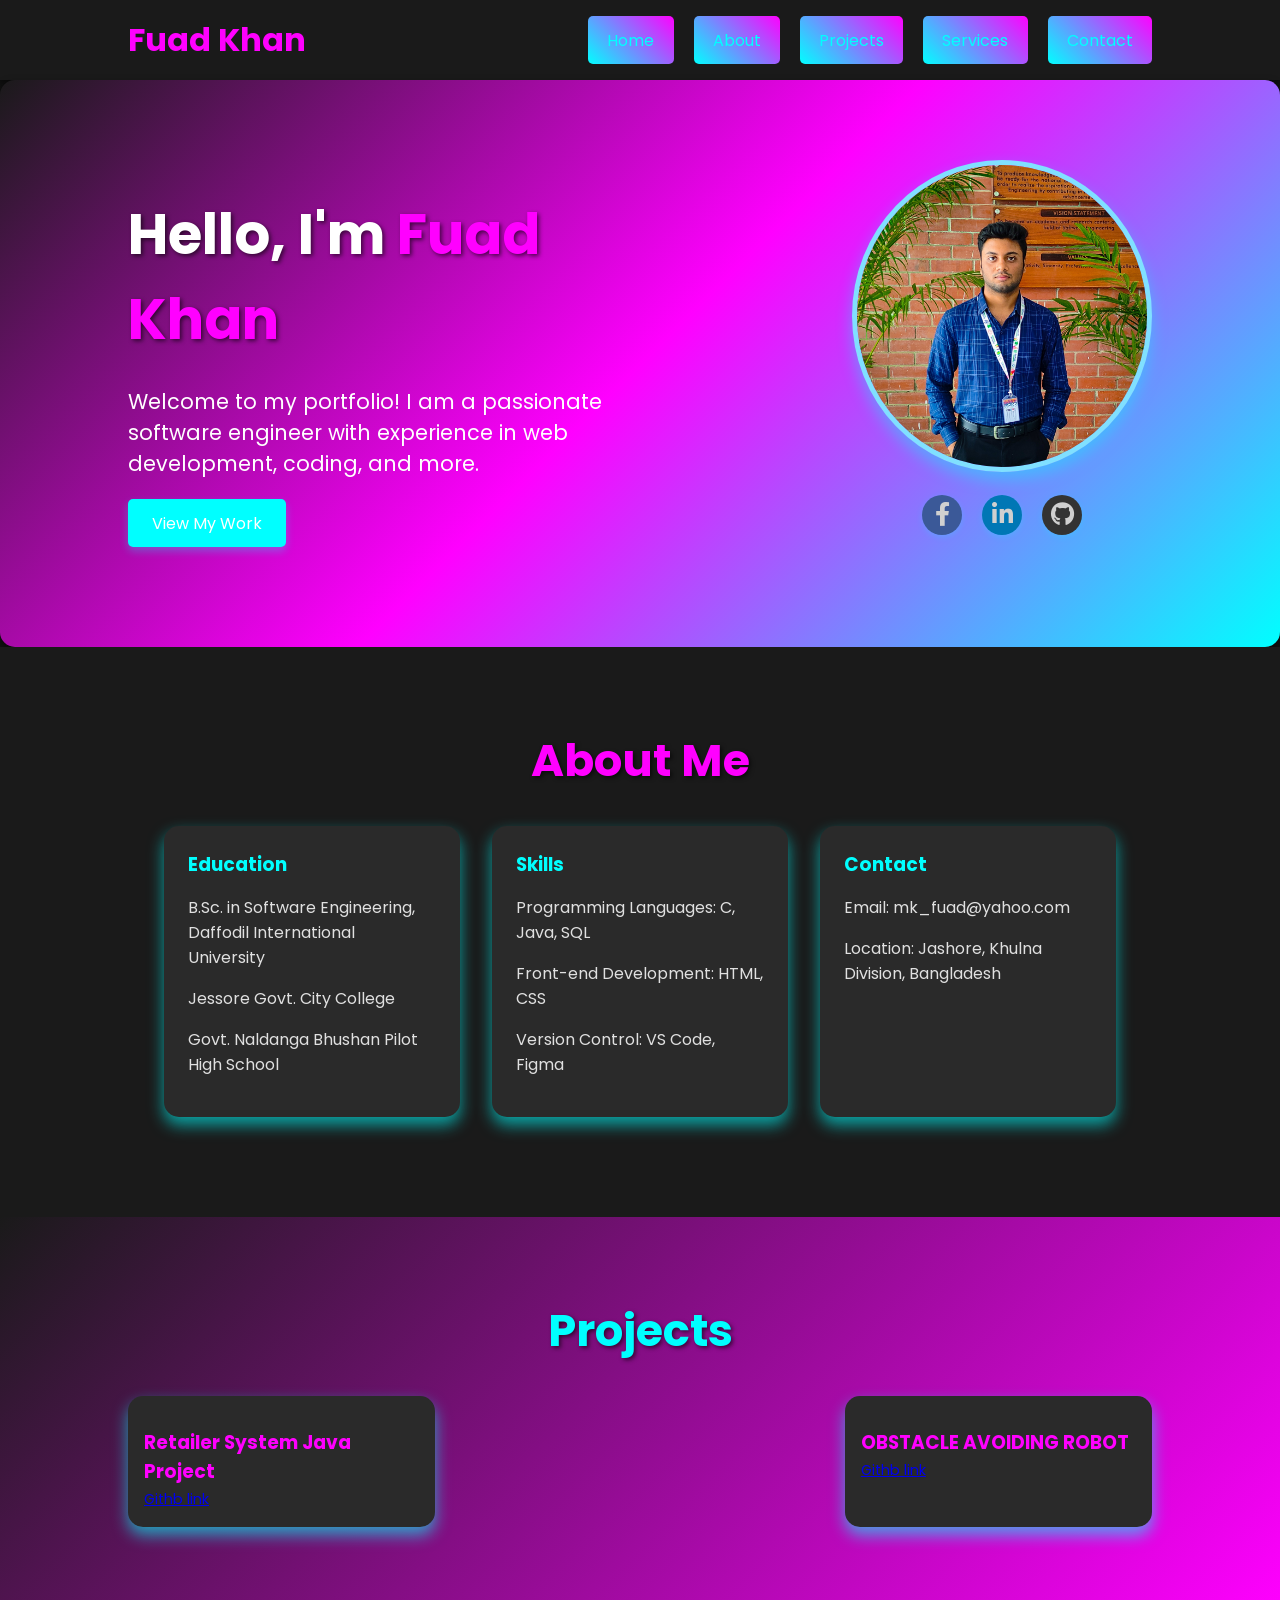
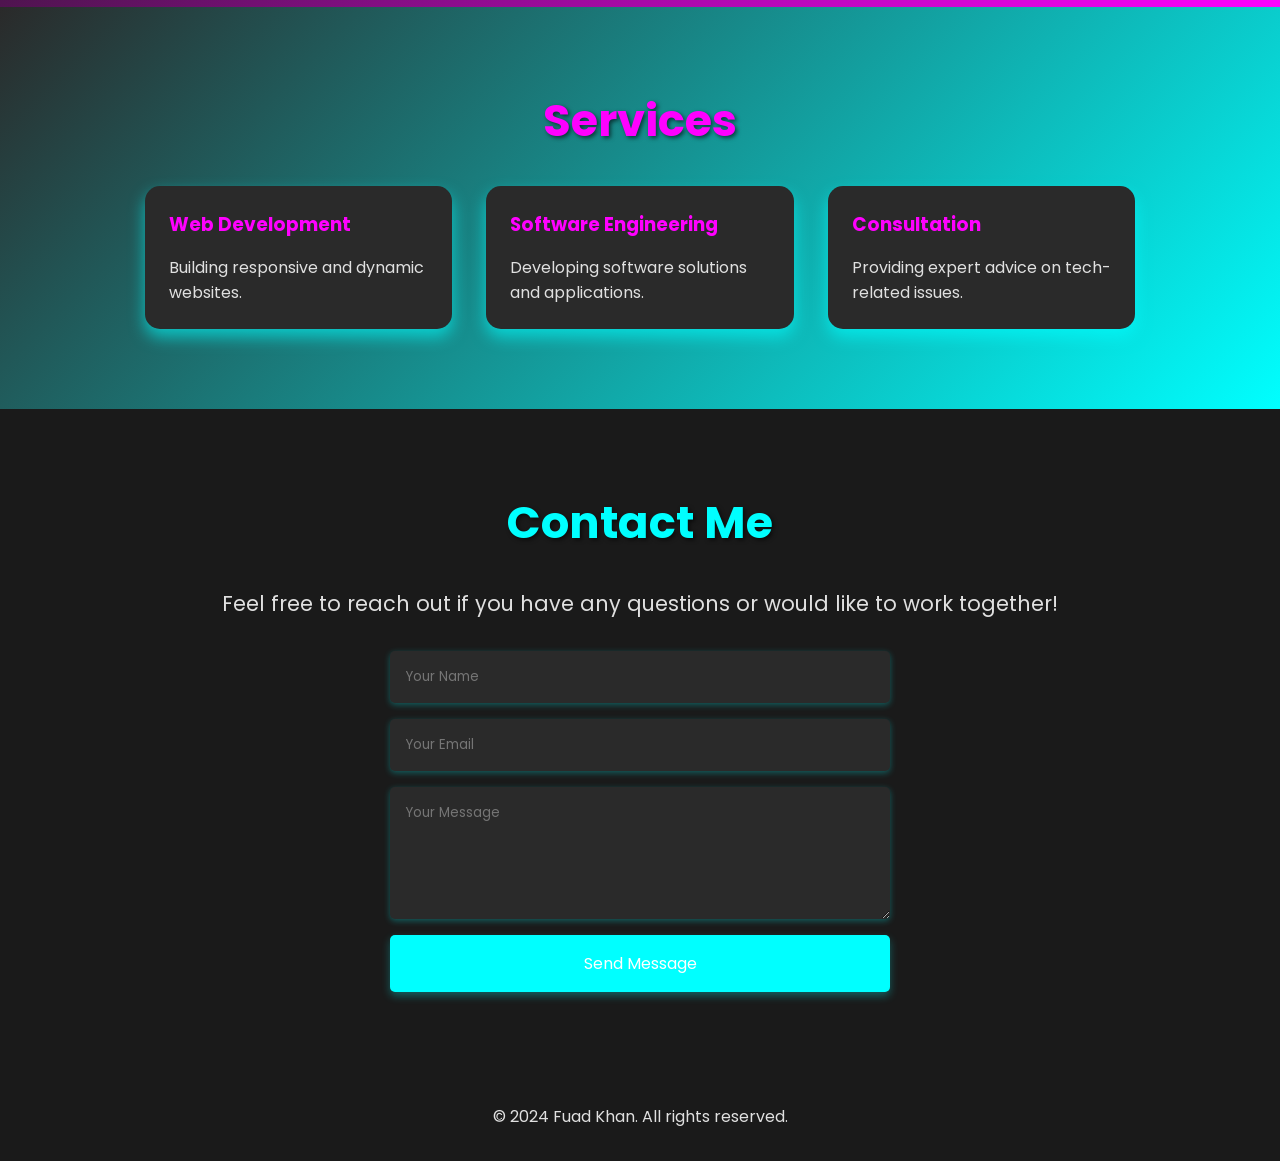
==== index.html @ dffdc919 "new change" ====
<!DOCTYPE html>
<html lang="en">
<head>
    <link rel="stylesheet" href="https://cdnjs.cloudflare.com/ajax/libs/font-awesome/6.0.0-beta3/css/all.min.css">

    <meta charset="UTF-8">
    <meta name="viewport" content="width=device-width, initial-scale=1.0">
    <title>My Portfolio</title>
    <link rel="stylesheet" href="styles.css">
</head>
<body>
    <header>
        <div class="logo">Fuad Khan</div>
        <nav>
            <ul>
                <li><a href="#home">Home</a></li>
                <li><a href="#about">About</a></li>
                <li><a href="#projects">Projects</a></li>
                <li><a href="#services">Services</a></li>
                <li><a href="#contact">Contact</a></li>
            </ul>
        </nav>
    </header>

    <section id="home" class="home-section">
        <div class="intro">
            <h1>Hello, I'm <span>Fuad Khan</span></h1>
            <p>Welcome to my portfolio! I am a passionate software engineer with experience in web development, coding, and more.</p>
            <a href="#projects" class="btn">View My Work</a>
        </div>
       <!-- Profile Picture -->
<div class="profile-pic-container">
    <img src="Profile-Picture.jpg" alt="Profile Picture" class="profile-pic">
    <div class="social-media">
        <a href="https://www.facebook.com/mk.fuad.184" target="_blank" class="social-media-icon facebook" aria-label="Facebook">
            <i class="fab fa-facebook-f"></i> <!-- FontAwesome icon example -->
        </a>
        <a href="https://www.linkedin.com/in/fuad-khan-a2a821257" target="_blank" class="social-media-icon linkedin" aria-label="LinkedIn">
            <i class="fab fa-linkedin-in"></i> <!-- FontAwesome icon example -->
        </a>
        <a href="https://github.com/Fuad-Khan" target="_blank" class="social-media-icon github" aria-label="GitHub">
            <i class="fab fa-github"></i> <!-- FontAwesome icon example -->
        </a>
    </div>
</div>

    </section>

    <section id="about" class="about-section">
        <h2>About Me</h2>
        <div class="details">
            <div class="detail-box">
                <h3>Education</h3>
                <ul>
                    <li>B.Sc. in Software Engineering, Daffodil International University</li>
                    <li>Jessore Govt. City College</li>
                    <li>Govt. Naldanga Bhushan Pilot High School</li>
                </ul>
            </div>
            <div class="detail-box">
                <h3>Skills</h3>
                <ul>
                    <li>Programming Languages: C, Java, SQL</li>
                    <li>Front-end Development: HTML, CSS</li>
                    <li>Version Control: VS Code, Figma</li>
                </ul>
            </div>
            <div class="detail-box">
                <h3>Contact</h3>
                <ul>
                    <li>Email: mk_fuad@yahoo.com</li>
                    <li>Location: Jashore, Khulna Division, Bangladesh</li>
                </ul>
            </div>
        </div>
    </section>

    <section id="projects" class="projects-section">
        <h2>Projects</h2>
        <div class="project-gallery">
            <div class="project-card">
                
                <h3>Retailer System Java Project</h3>
                <a href="https://github.com/Fuad-Khan/Retailer-System-Java-Project" target="_blank">Githb link</a>
               
            </div>
            <div class="project-card">
            
                <h3>OBSTACLE AVOIDING ROBOT</h3>
                <a href="https://github.com/Fuad-Khan/OBSTACLE-AVOIDING-ROBOT" target="_blank">Githb link</a>
            </div>
           
        </div>
    </section>

    <section id="services" class="services-section">
        <h2>Services</h2>
        <div class="services-container">
            <div class="service-item">
                <h3>Web Development</h3>
                <p>Building responsive and dynamic websites.</p>
            </div>
            <div class="service-item">
                <h3>Software Engineering</h3>
                <p>Developing software solutions and applications.</p>
            </div>
            <div class="service-item">
                <h3>Consultation</h3>
                <p>Providing expert advice on tech-related issues.</p>
            </div>
        </div>
    </section>

    <section id="contact" class="contact-section">
        <h2>Contact Me</h2>
        <p>Feel free to reach out if you have any questions or would like to work together!</p>
        <form action="submit_form.php" method="post">
            <input type="text" name="name" placeholder="Your Name" required>
            <input type="email" name="email" placeholder="Your Email" required>
            <textarea name="message" rows="5" placeholder="Your Message" required></textarea>
            <button type="submit">Send Message</button>
        </form>
    </section>

    <footer>
        <p>&copy; 2024 Fuad Khan. All rights reserved.</p>
    </footer>
</body>
</html>
---- styles.css ----
/* Importing font from Google Fonts */
@import url('https://fonts.googleapis.com/css2?family=Poppins:wght@300;400;600&display=swap');

/* Reset some default styling */
* {
    margin: 0;
    padding: 0;
    box-sizing: border-box;
    font-family: 'Poppins', sans-serif;
}

/* Body and overall layout */
body {
    background-color: #121212; /* Dark background */
    color: #e0e0e0; /* Light text color for better contrast */
}

/* Header styles */
header {
    width: 100%;
    background-color: #1a1a1a; /* Darker background */
    padding: 1rem 10%;
    display: flex;
    justify-content: space-between;
    align-items: center;
    box-shadow: 0 4px 8px rgba(0, 0, 0, 0.5); /* Less intense shadow */
}

header .logo {
    font-size: 2rem;
    color: #ff00ff; /* Neon Pink */
    font-weight: bold;
}

nav {
    display: flex;
    justify-content: center;
    align-items: center;
    padding: 10px 0;
}

nav ul {
    list-style-type: none;
    display: flex;
    gap: 20px;
}

nav ul li a {
    color: #00ffff; /* Neon Cyan */
    text-decoration: none;
    font-size: 1rem;
    padding: 0.8rem 1.2rem;
    border-radius: 5px;
    transition: background-color 0.3s, color 0.3s;
    background: linear-gradient(45deg, #00ffff, #ff00ff); /* Cyan to pink gradient */
}

nav ul li a:hover,
nav ul li a:focus {
    background: linear-gradient(45deg, #ff00ff, #00ffff); /* Pink to cyan gradient */
    color: #fff; /* White text on hover */
}

nav ul li a:focus {
    outline: 2px solid #ff00ff; /* Neon Pink focus outline */
    outline-offset: 2px;
}

/* Home section */
.home-section {
    display: flex;
    justify-content: space-between;
    align-items: center;
    padding: 5rem 10%;
    background: linear-gradient(135deg, #1a1a1a, #ff00ff, #00ffff); /* Dark to neon gradient */
    color: white;
    border-radius: 15px;
    box-shadow: 0 4px 8px rgba(0, 0, 0, 0.5); /* Less intense shadow */
}

.home-section .intro {
    max-width: 50%;
}

.home-section .intro h1 {
    font-size: 3.5rem;
    margin-bottom: 1.5rem;
    text-shadow: 2px 2px 4px rgba(0, 0, 0, 0.6);
}

.home-section .intro h1 span {
    color: #ff00ff; /* Neon Pink */
}

.home-section .intro p {
    font-size: 1.3rem;
    margin-bottom: 2rem;
}

.home-section .btn {
    padding: 0.8rem 1.5rem;
    background-color: #00ffff; /* Neon Cyan */
    color: white;
    text-decoration: none;
    border-radius: 5px;
    transition: background-color 0.3s, transform 0.3s;
    box-shadow: 0 4px 8px rgba(0, 255, 255, 0.3); /* Neon glow */
}

.home-section .btn:hover {
    background-color: #ff00ff; /* Neon Pink */
    transform: scale(1.05);
}

/* Profile Picture Container */
.profile-pic-container {
    text-align: center;
    margin-bottom: 2rem;
}

/* Profile Picture */
.profile-pic {
    width: 300px;
    border-radius: 50%;
    border: 5px solid #80e0ff; /* Softer Neon Cyan */
    box-shadow: 0 8px 16px rgba(0, 255, 255, 0.4); /* Softer glow */
}

/* Social Media Links */
.social-media {
    margin-top: 1rem;
}

.social-media-icon {
    display: inline-block;
    width: 40px;
    height: 40px;
    border-radius: 50%;
    background-color: #333333; /* Dark background */
    color: #d0d0d0; /* Light text color */
    text-align: center;
    line-height: 40px;
    margin: 0 0.5rem;
    text-decoration: none;
    font-size: 1.5rem;
    transition: background-color 0.3s, color 0.3s;
    box-shadow: 0 2px 6px rgba(0, 255, 255, 0.2); /* Softer glow */
    position: relative;
}

.social-media-icon::after {
    content: ''; /* Hide the text */
}

.social-media-icon.facebook {
    background-color: #3b5998; /* Facebook Blue */
}

.social-media-icon.linkedin {
    background-color: #0077b5; /* LinkedIn Blue */
}

.social-media-icon.github {
    background-color: #333; /* GitHub Black */
}

.social-media-icon:hover {
    background-color: #444444; /* Slightly lighter on hover */
}

.social-media-icon.facebook:hover {
    background-color: #4b68a3; /* Darker Facebook Blue */
}

.social-media-icon.linkedin:hover {
    background-color: #005582; /* Darker LinkedIn Blue */
}

.social-media-icon.github:hover {
    background-color: #444; /* Darker GitHub Black */
}

/* Hide the text within social media icons */
.social-media-icon span {
    display: none;
}

/* About section */
.about-section {
    padding: 5rem 10%;
    background-color: #1a1a1a; /* Dark background */
    color: #e0e0e0; /* Light text color for better contrast */
}

.about-section h2 {
    text-align: center;
    font-size: 2.8rem;
    margin-bottom: 2rem;
    color: #ff00ff; /* Neon Pink */
    text-shadow: 2px 2px 4px rgba(0, 0, 0, 0.6);
}

.details {
    margin: 20px;
    display: flex;
    justify-content: space-around;
}

.detail-box {
    width: 30%;
    background-color: #2a2a2a; /* Darker box background */
    padding: 1.5rem;
    border-radius: 15px;
    text-align: left;
    box-shadow: 0 8px 16px rgba(0, 255, 255, 0.6); /* Neon glow */
    transition: background-color 0.3s, transform 0.3s;
}

.detail-box:hover {
    background-color: #3a3a3a; /* Slightly lighter on hover */
    transform: scale(1.02);
}

.detail-box h3 {
    margin-bottom: 1rem;
    color: #00ffff; /* Neon Cyan */
}

.details ul {
    list-style-type: none;
}

.details li {
    margin-bottom: 1rem;
}

/* Projects section */
.projects-section {
    padding: 5rem 10%;
    background: linear-gradient(135deg, #1a1a1a, #ff00ff); /* Dark to neon pink gradient */
    color: #e0e0e0; /* Light text color for better contrast */
}

.projects-section h2 {
    text-align: center;
    font-size: 2.8rem;
    margin-bottom: 2rem;
    color: #00ffff; /* Neon Cyan */
    text-shadow: 2px 2px 4px rgba(0, 0, 0, 0.6);
}

.project-gallery {
    display: flex;
    gap: 1.5rem; /* Reduced gap for tighter layout on smaller screens */
    justify-content: space-between;
}

.project-card {
    width: 30%;
    background-color: #2a2a2a; /* Darker background */
    padding: 1rem;
    border-radius: 15px;
    box-shadow: 0 8px 16px rgba(0, 255, 255, 0.6); /* Neon glow */
    transition: box-shadow 0.3s, transform 0.3s;
}

.project-card:hover {
    box-shadow: 0 12px 24px rgba(0, 255, 255, 0.7);
    transform: scale(1.03);
}



.project-card h3 {
    margin-top: 1rem;
    color: #ff00ff; /* Neon Pink */
}

.project-card a {
    align-self: center;
    margin-top: 2rem;
    font-size: 0.9rem;
}

/* Services section */
.services-section {
    padding: 5rem 10%;
    background: linear-gradient(135deg, #2a2a2a, #00ffff); /* Dark to neon cyan gradient */
    color: #e0e0e0; /* Light text color for better contrast */
}

.services-section h2 {
    text-align: center;
    font-size: 2.8rem;
    margin-bottom: 2rem;
    color: #ff00ff; /* Neon Pink */
    text-shadow: 2px 2px 4px rgba(0, 0, 0, 0.6);
}

.services-container {
    display: flex;
    justify-content: space-around;
    margin-top: 2rem;
}

.service-item {
    width: 30%;
    background-color: #2a2a2a; /* Darker background */
    padding: 1.5rem; /* Slightly reduced padding */
    border-radius: 15px;
    box-shadow: 0 8px 16px rgba(0, 255, 255, 0.6); /* Neon glow */
    transition: background-color 0.3s, transform 0.3s;
}

.service-item:hover {
    background-color: #3a3a3a; /* Slightly lighter on hover */
    transform: scale(1.02);
}

.service-item h3 {
    color: #ff00ff; /* Neon Pink */
    margin-bottom: 1rem;
}

/* Contact section */
.contact-section {
    padding: 5rem 10%;
    background-color: #1a1a1a; /* Dark background */
    color: #e0e0e0; /* Light text color for better contrast */
}

.contact-section h2 {
    text-align: center;
    font-size: 2.8rem;
    margin-bottom: 2rem;
    color: #00ffff; /* Neon Cyan */
    text-shadow: 2px 2px 4px rgba(0, 0, 0, 0.6);
}

.contact-section p {
    text-align: center;
    font-size: 1.3rem;
    margin-bottom: 2rem;
}

.contact-section form {
    display: flex;
    flex-direction: column;
    gap: 1rem;
    max-width: 500px;
    margin: 0 auto;
}

.contact-section input,
.contact-section textarea {
    width: 100%;
    padding: 1rem;
    background-color: #2a2a2a; /* Darker input background */
    border: none;
    border-radius: 5px;
    color: #e0e0e0; /* Light text color for better readability */
    box-shadow: 0 2px 6px rgba(0, 255, 255, 0.3); /* Neon glow */
}

.contact-section button {
    padding: 1rem;
    background-color: #00ffff; /* Neon Cyan */
    border: none;
    border-radius: 5px;
    color: white;
    font-size: 1rem;
    cursor: pointer;
    transition: background-color 0.3s, transform 0.3s;
    box-shadow: 0 4px 8px rgba(0, 255, 255, 0.3); /* Neon glow */
}

.contact-section button:hover {
    background-color: #ff00ff; /* Neon Pink */
    transform: scale(1.05);
}

/* Footer */
footer {
    text-align: center;
    padding: 2rem 0;
    background-color: #1a1a1a; /* Dark background */
    color: #e0e0e0; /* Light text color for better contrast */
}

/* Responsive design */
@media (max-width: 768px) {
    .home-section, .about-section, .projects-section, .services-section, .contact-section {
        padding: 2rem 5%;
    }

    .project-gallery, .services-container {
        flex-direction: column;
        align-items: center;
    }

    .project-card, .service-item {
        width: 100%;
        max-width: 500px;
    }

    .detail-box {
        width: 100%;
        max-width: 400px;
        margin-bottom: 2rem;
    }
}
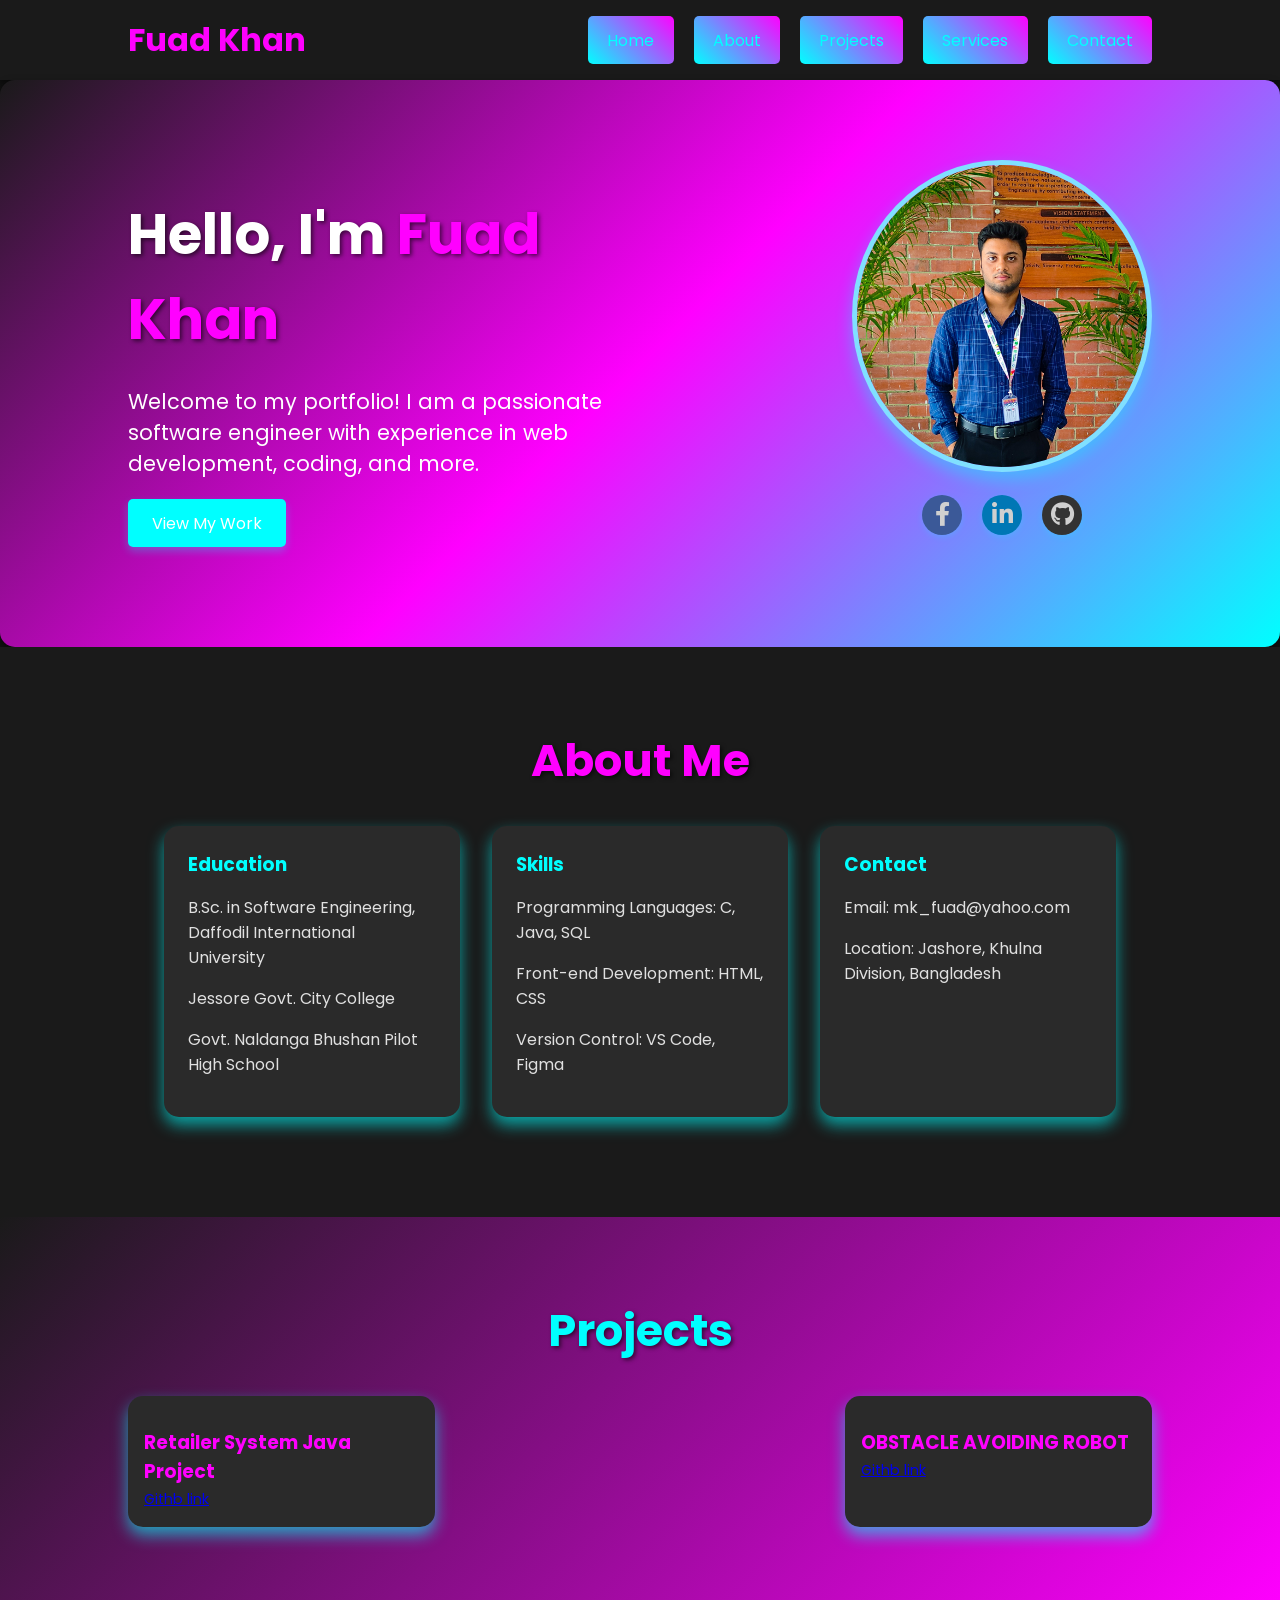
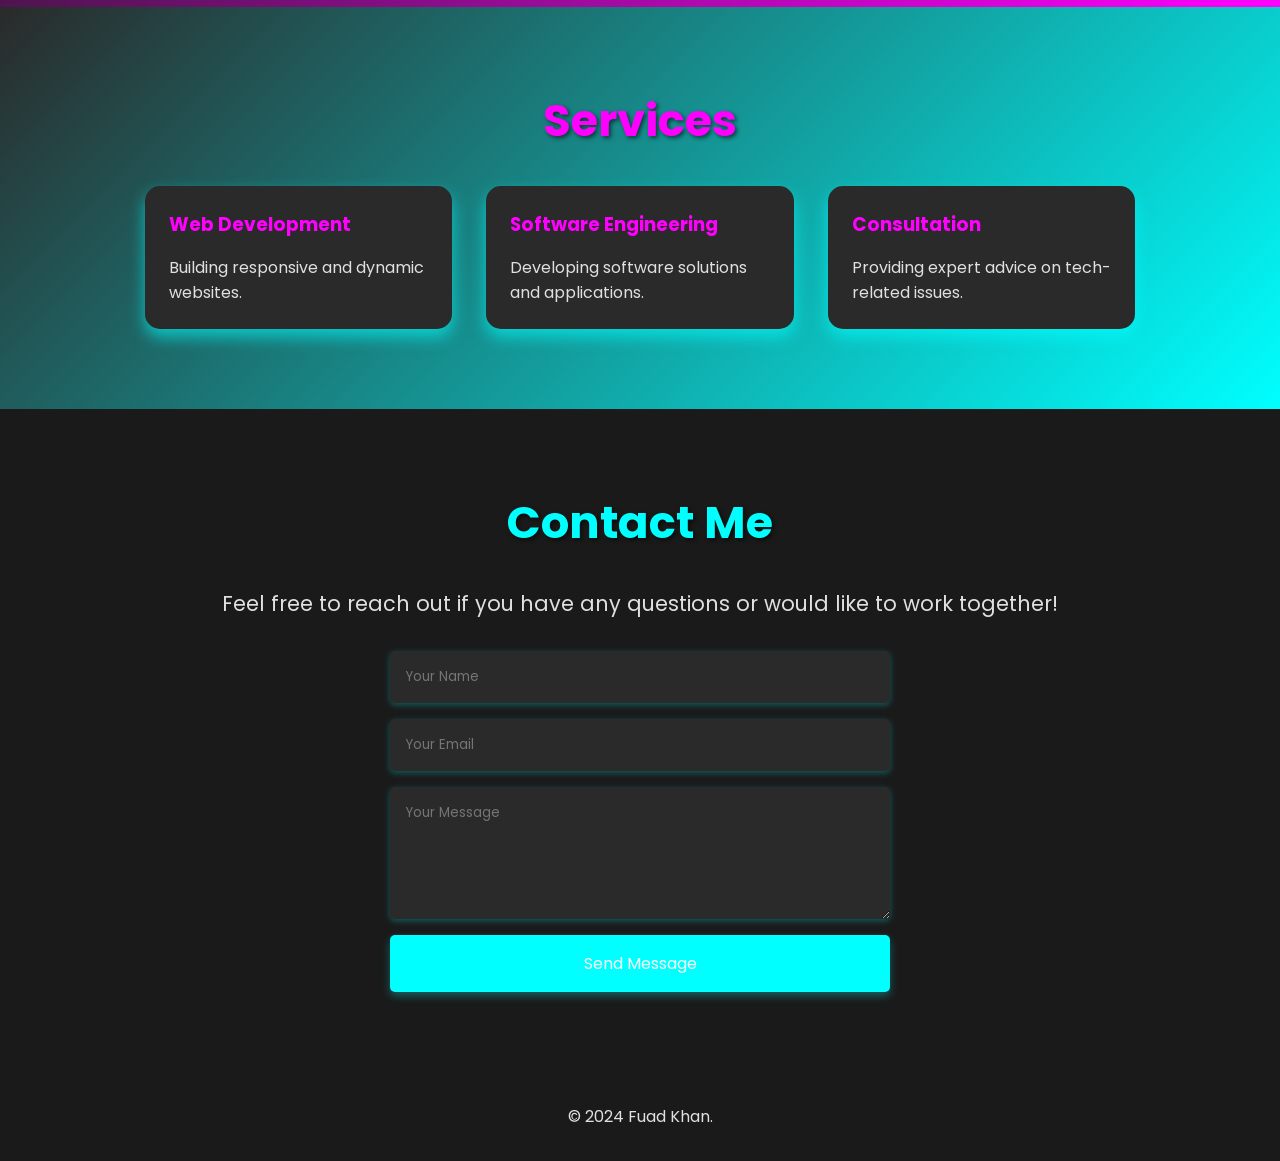
==== commit eeb60191: "yyy" ====
--- a/index.html
+++ b/index.html
@@ -123,7 +123,7 @@
     </section>
 
     <footer>
-        <p>&copy; 2024 Fuad Khan. All rights reserved.</p>
+        <p>&copy; 2024 Fuad Khan.</p>
     </footer>
 </body>
 </html>
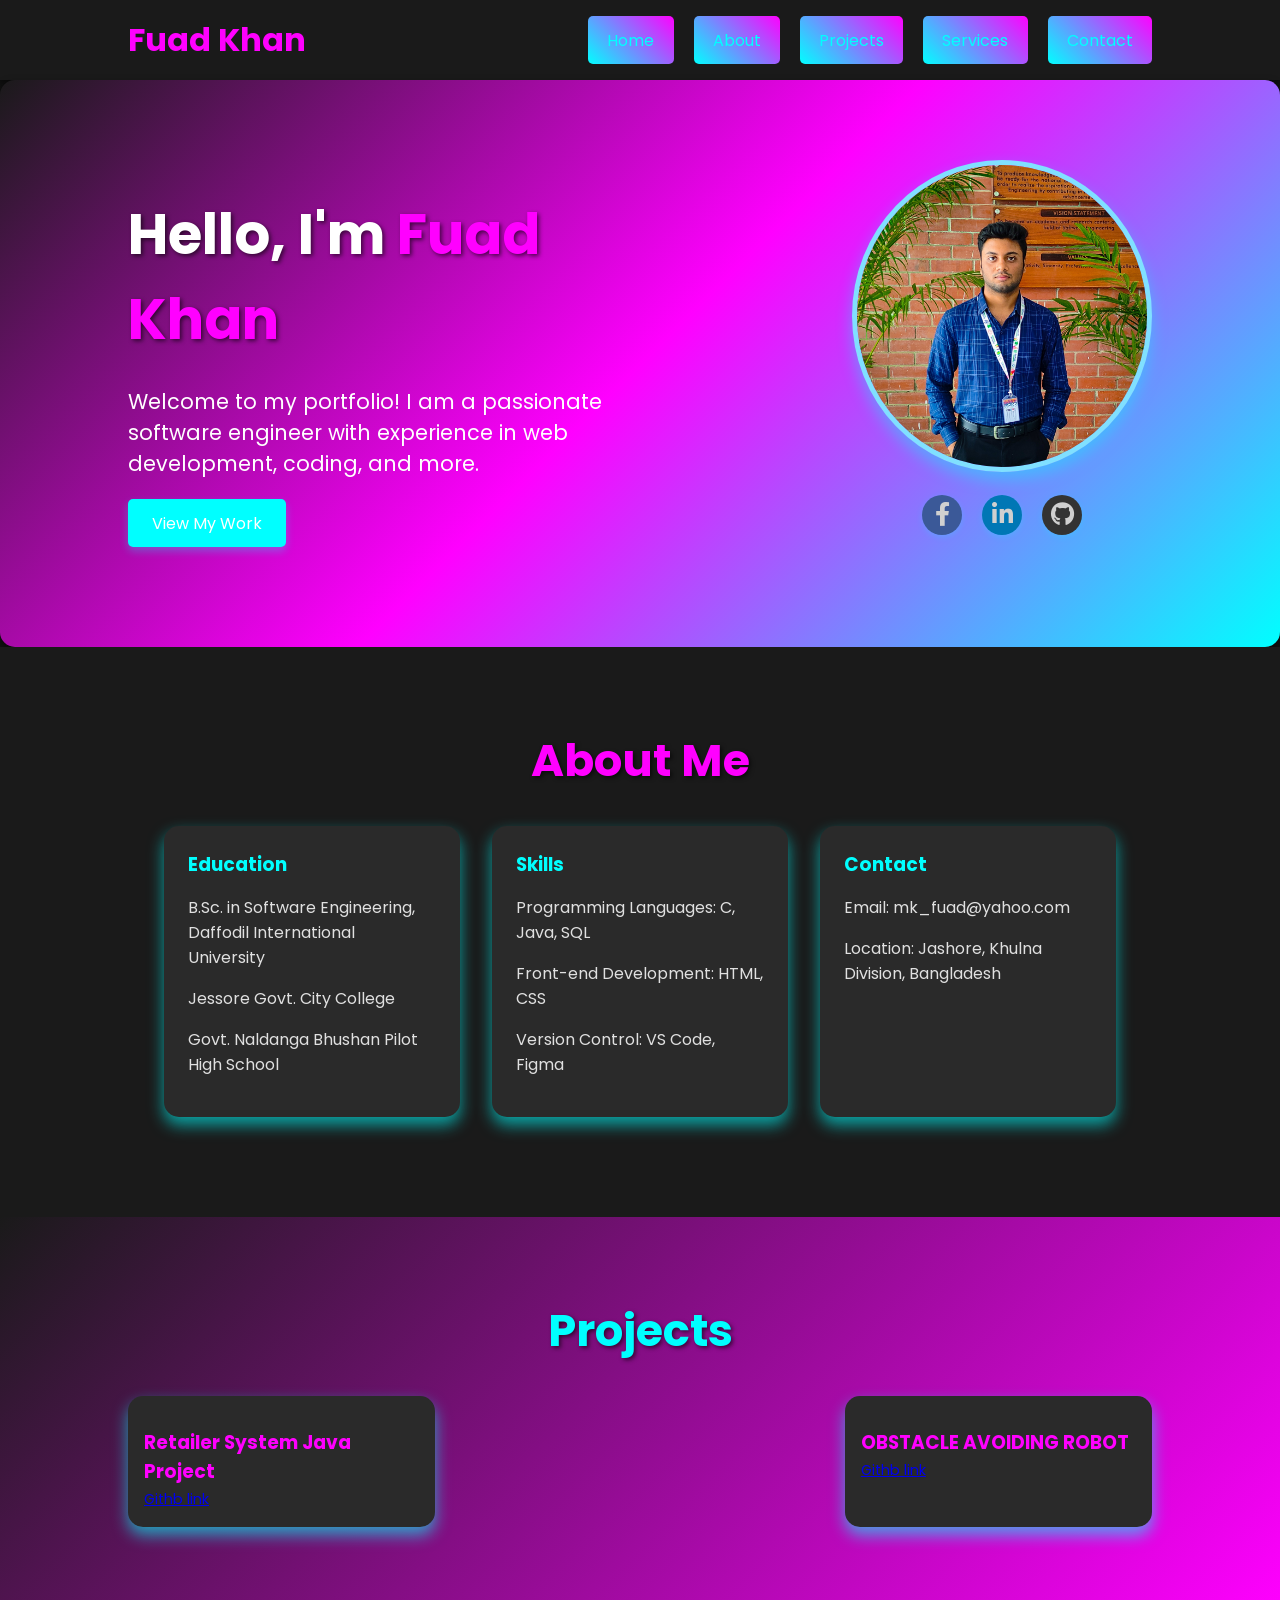
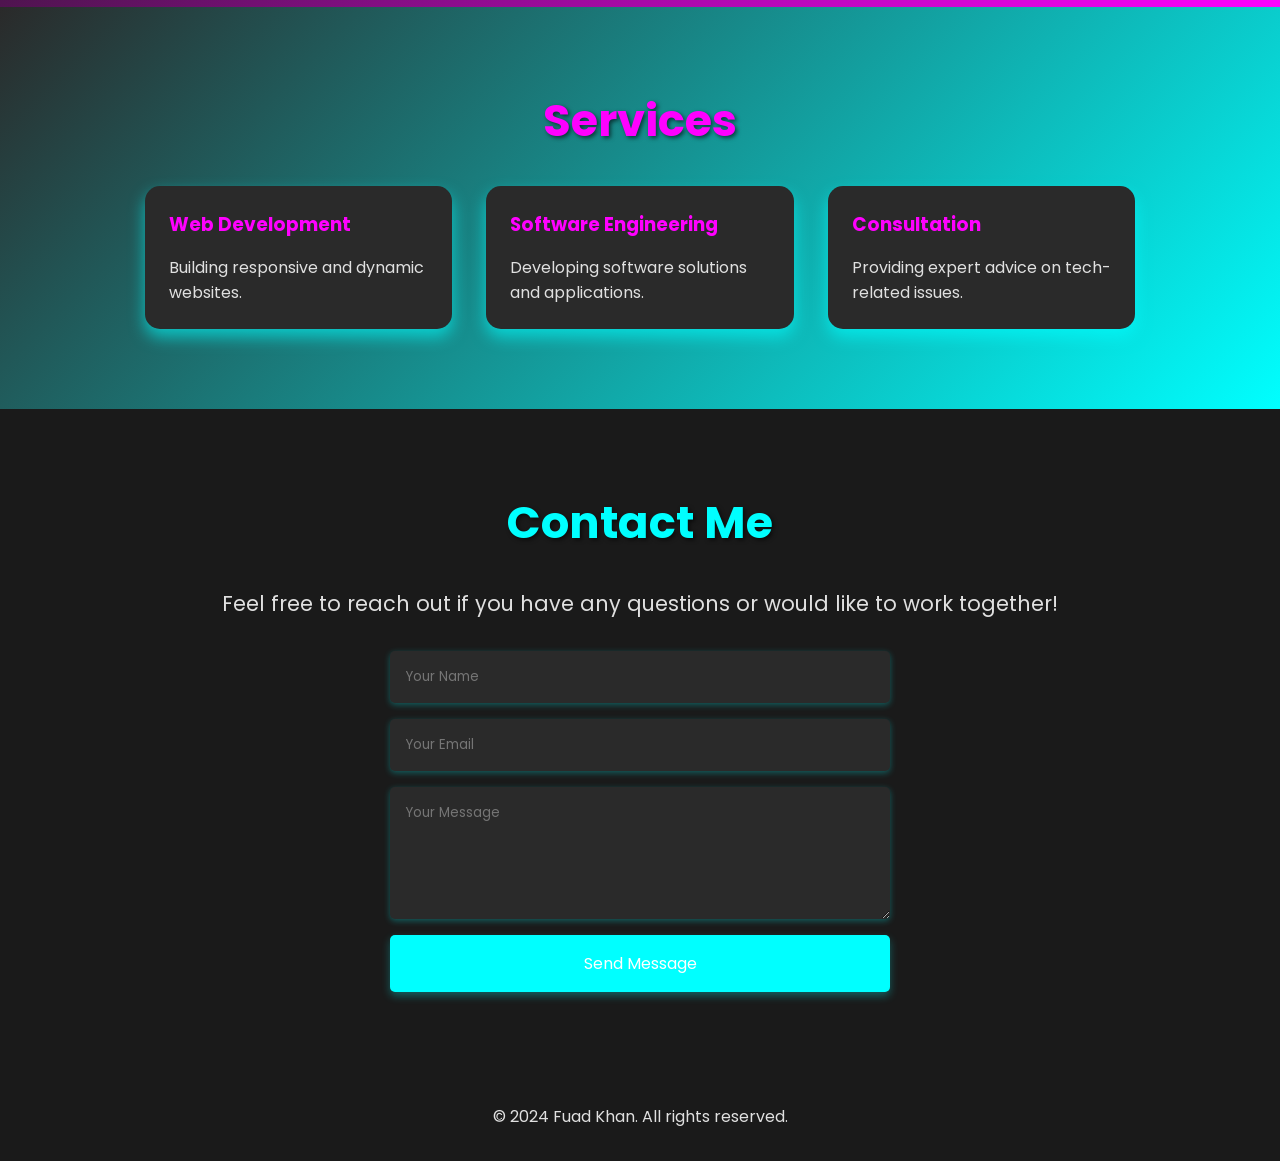
==== commit 34957094: "ooo" ====
--- a/index.html
+++ b/index.html
@@ -123,7 +123,7 @@
     </section>
 
     <footer>
-        <p>&copy; 2024 Fuad Khan.</p>
+        <p>&copy; 2024 Fuad Khan. All rights reserved.</p>
     </footer>
 </body>
 </html>
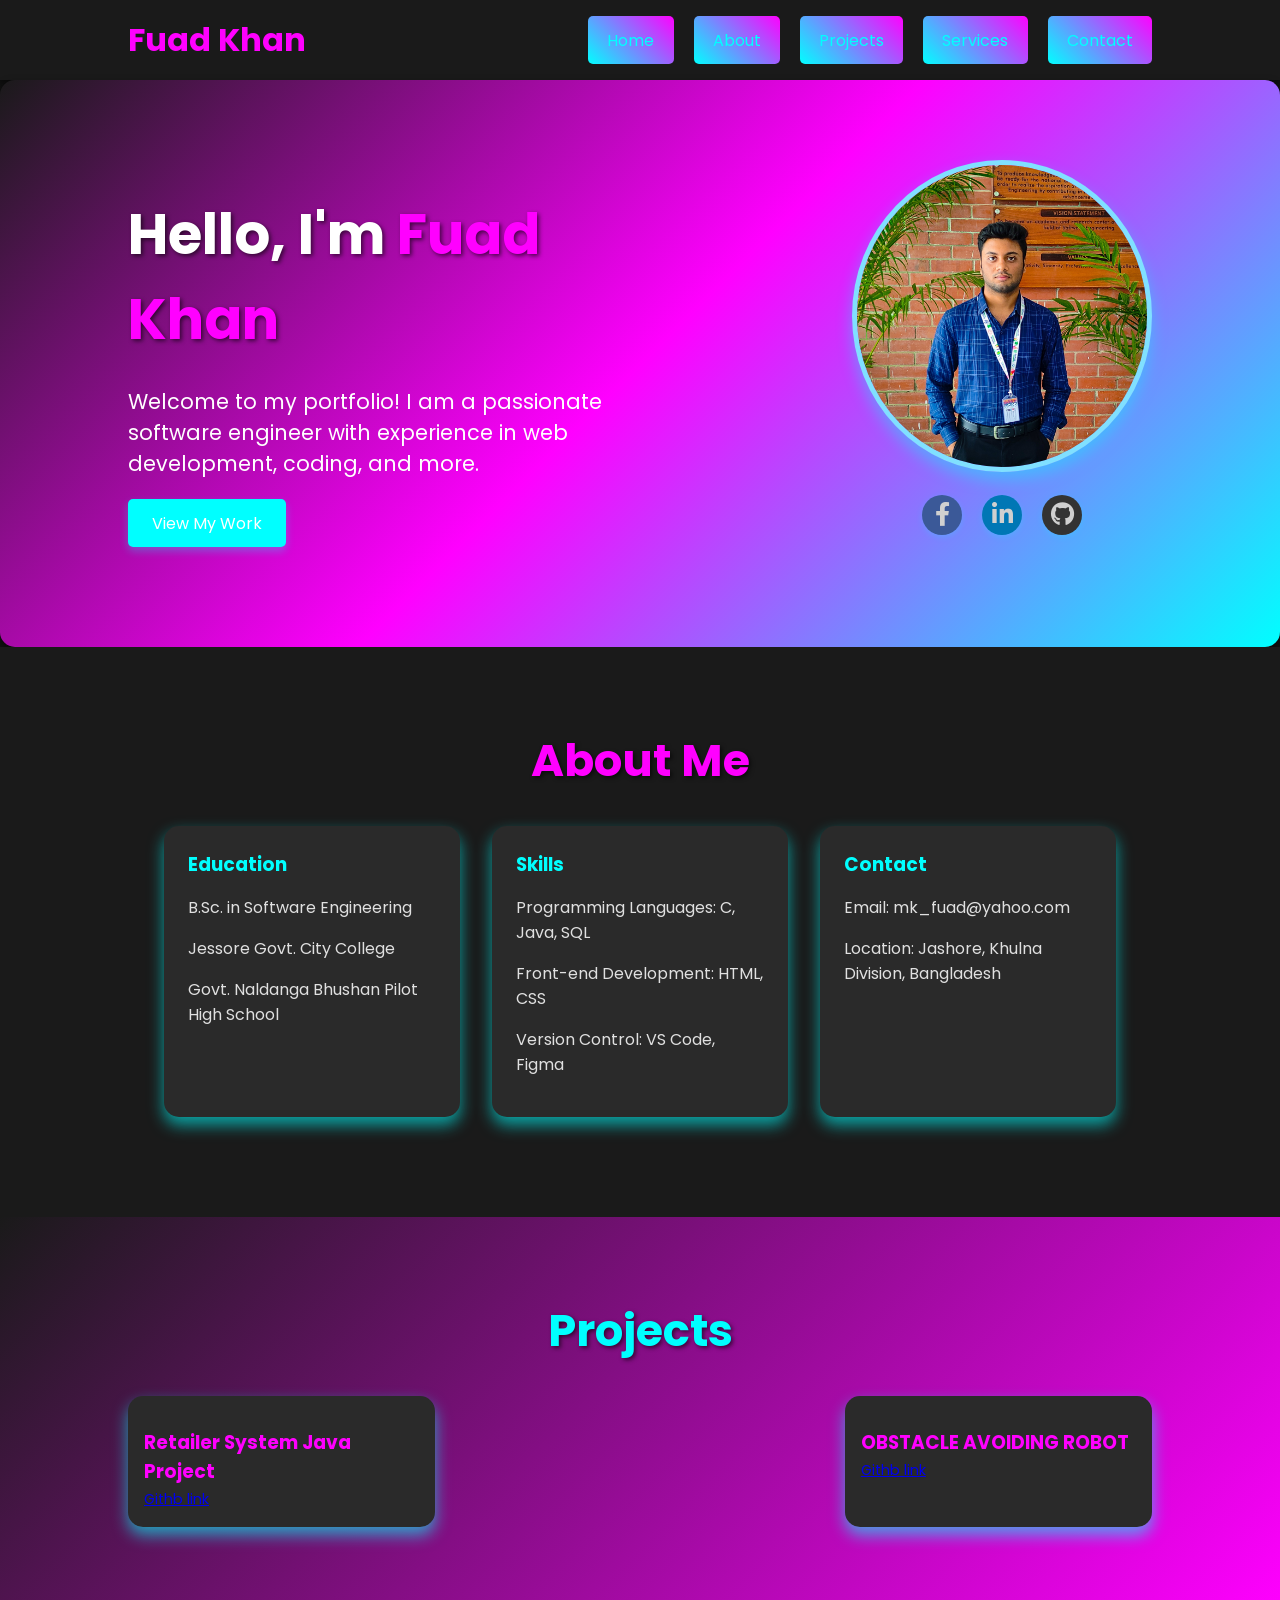
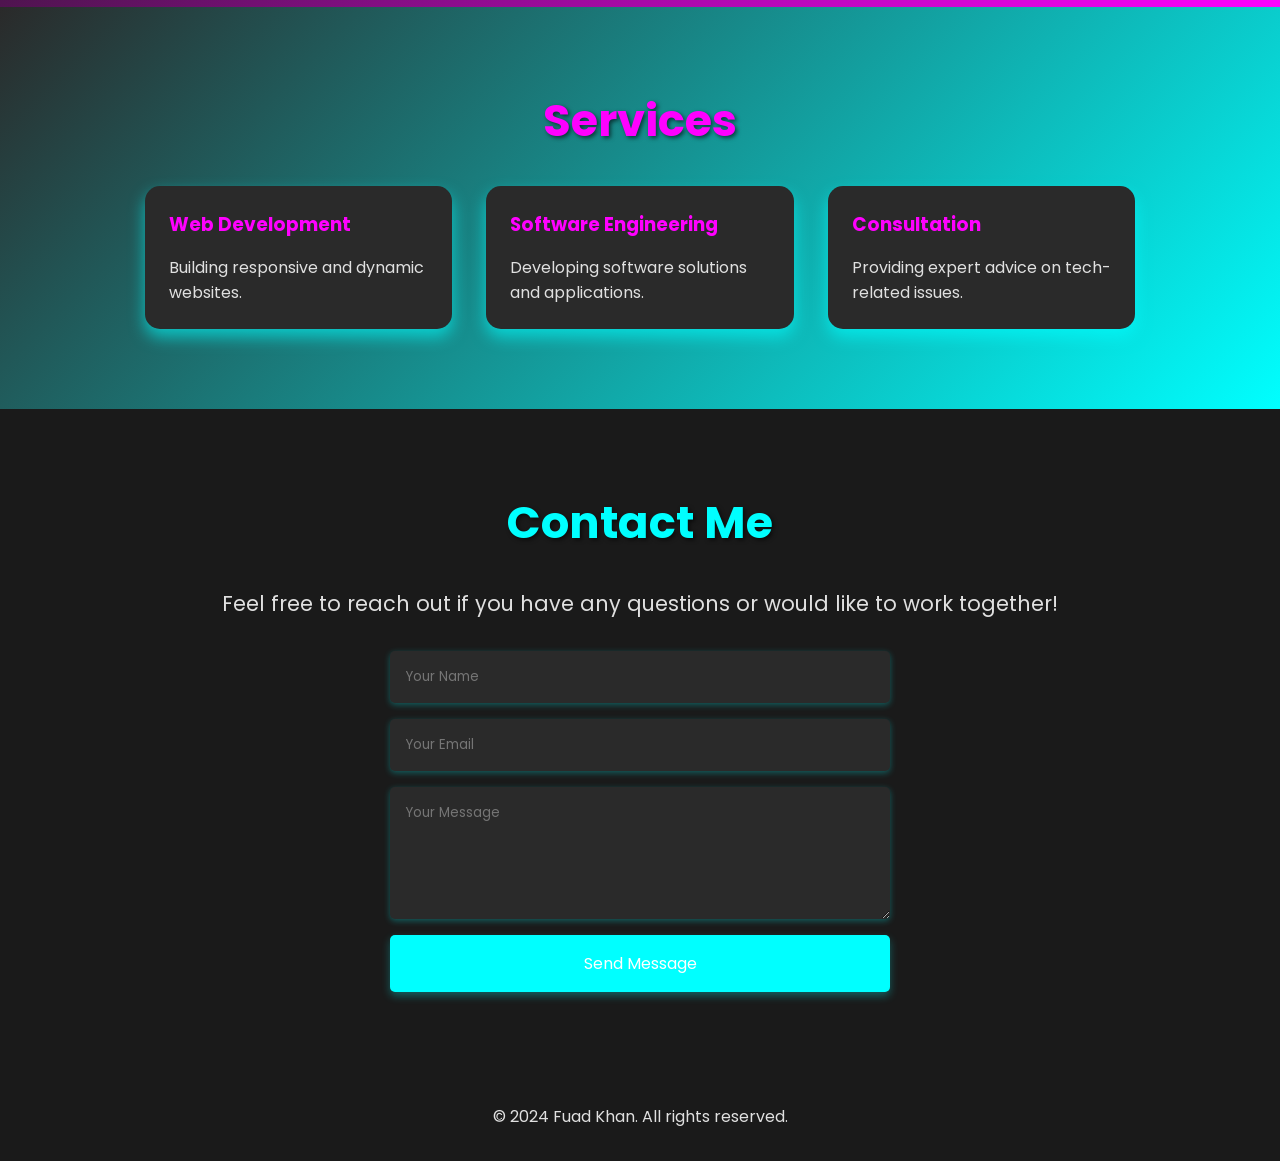
==== commit 82062b50: "nothing" ====
--- a/index.html
+++ b/index.html
@@ -52,7 +52,7 @@
             <div class="detail-box">
                 <h3>Education</h3>
                 <ul>
-                    <li>B.Sc. in Software Engineering, Daffodil International University</li>
+                    <li>B.Sc. in Software Engineering</li>
                     <li>Jessore Govt. City College</li>
                     <li>Govt. Naldanga Bhushan Pilot High School</li>
                 </ul>
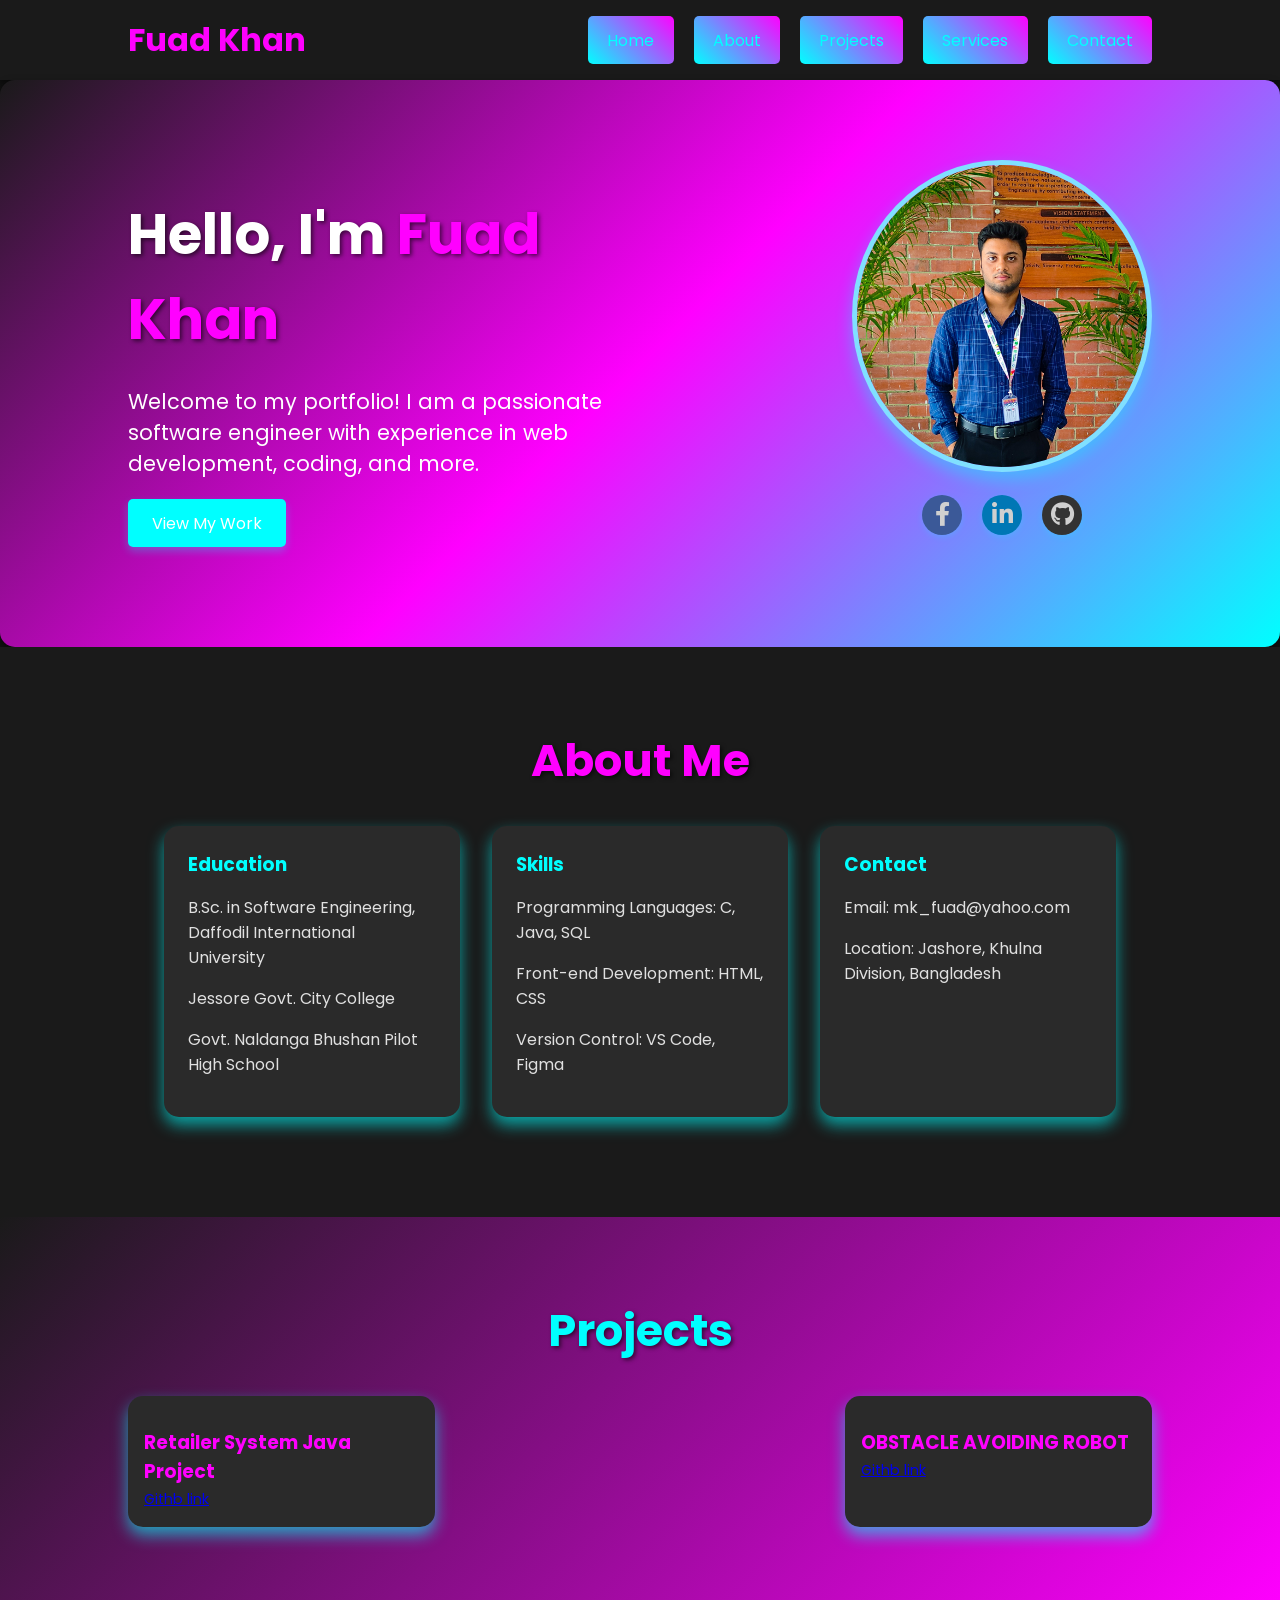
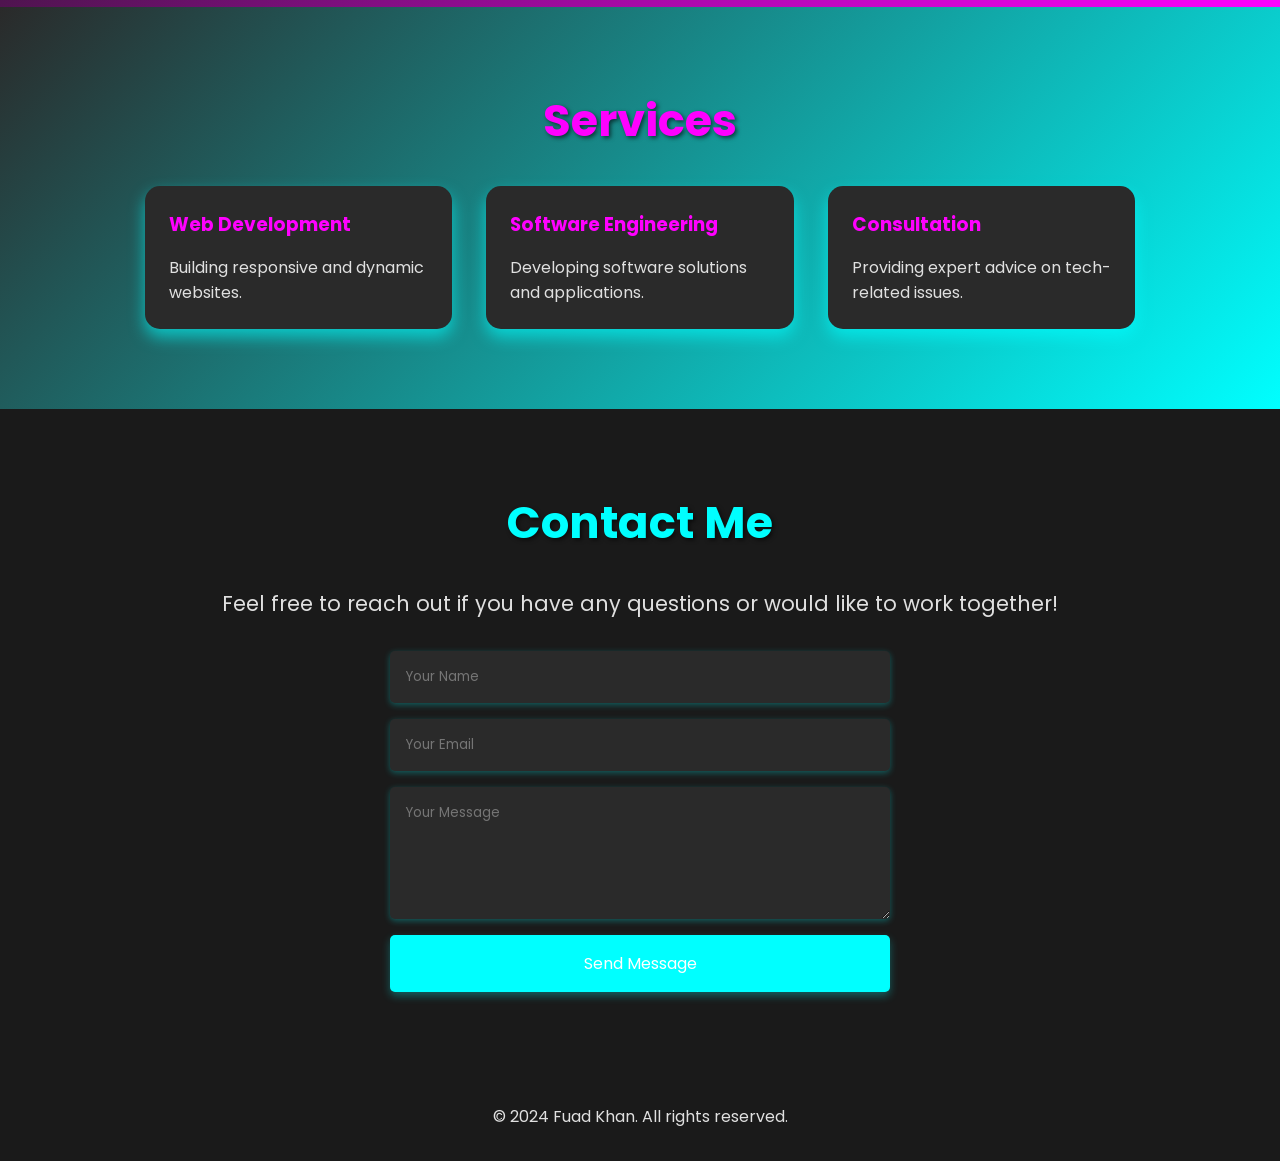
==== commit fface366: "new" ====
--- a/index.html
+++ b/index.html
@@ -52,7 +52,7 @@
             <div class="detail-box">
                 <h3>Education</h3>
                 <ul>
-                    <li>B.Sc. in Software Engineering</li>
+                    <li>B.Sc. in Software Engineering, Daffodil International University</li>
                     <li>Jessore Govt. City College</li>
                     <li>Govt. Naldanga Bhushan Pilot High School</li>
                 </ul>
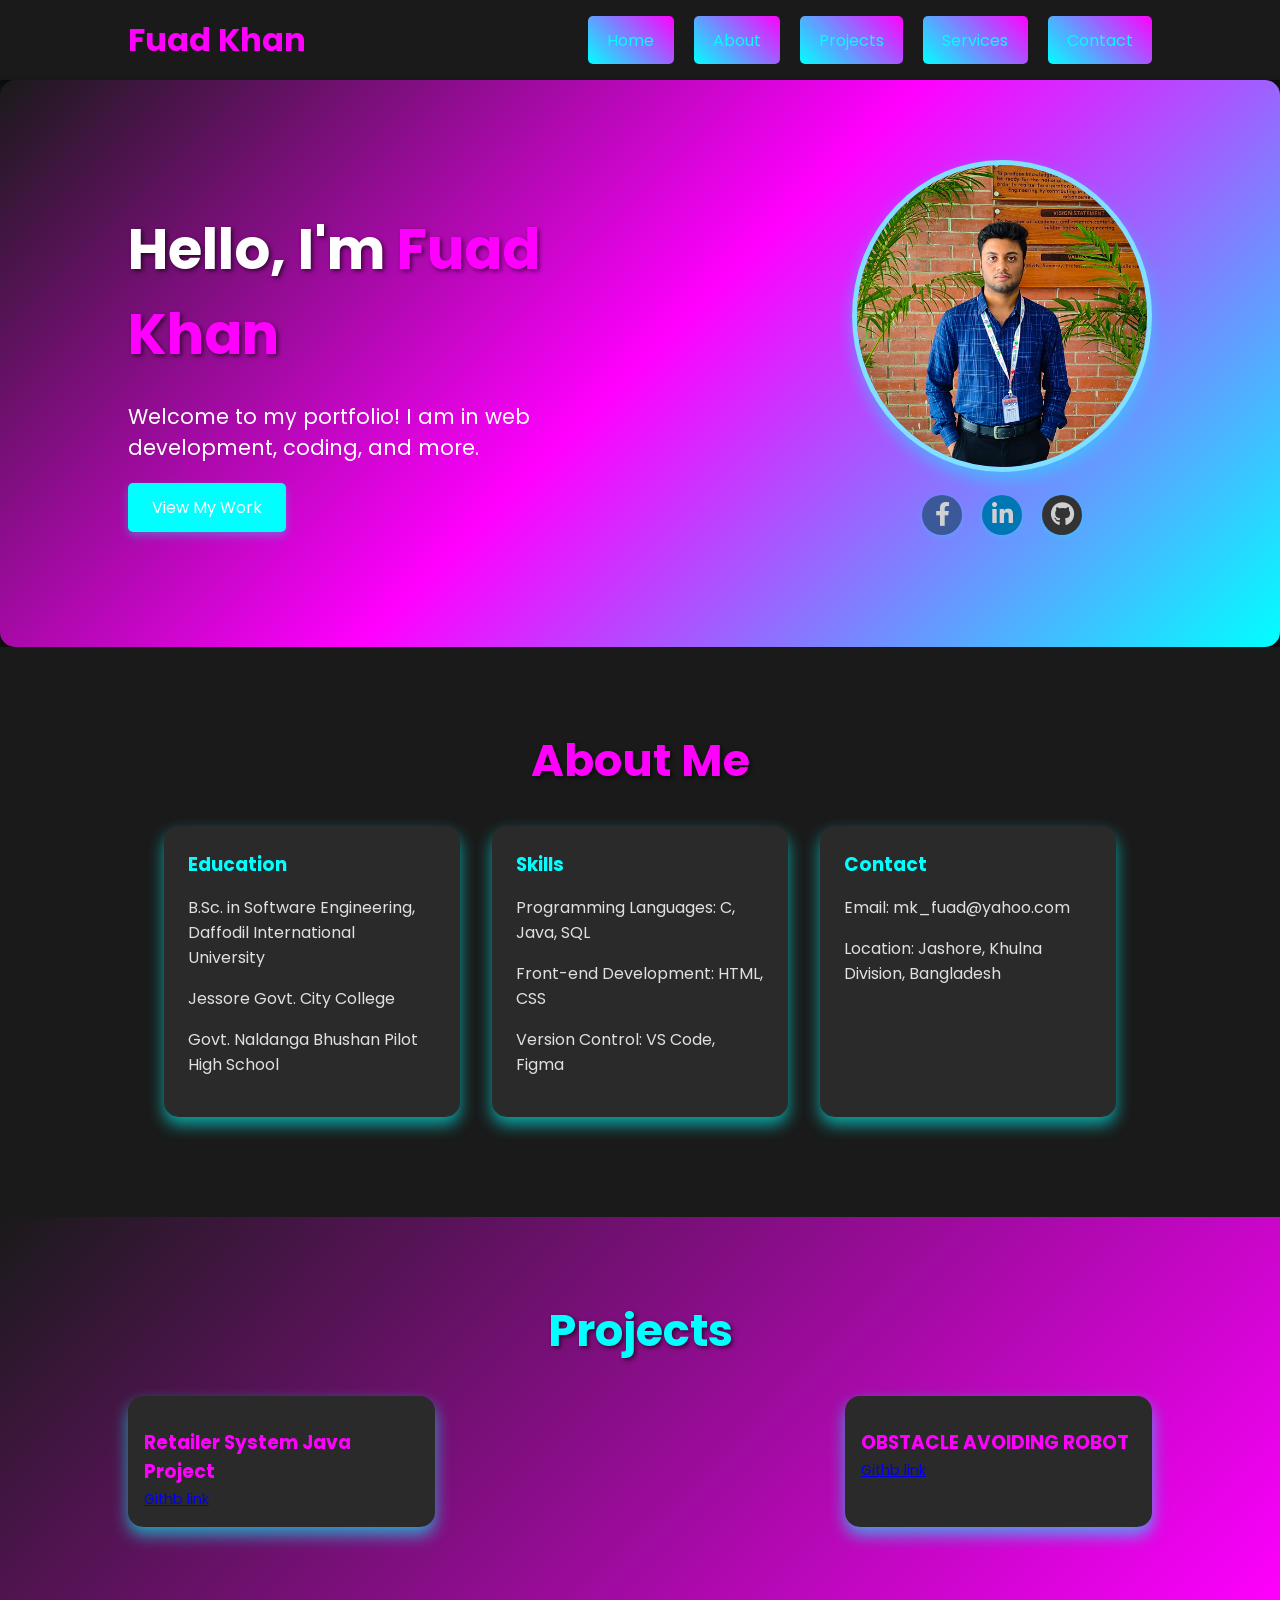
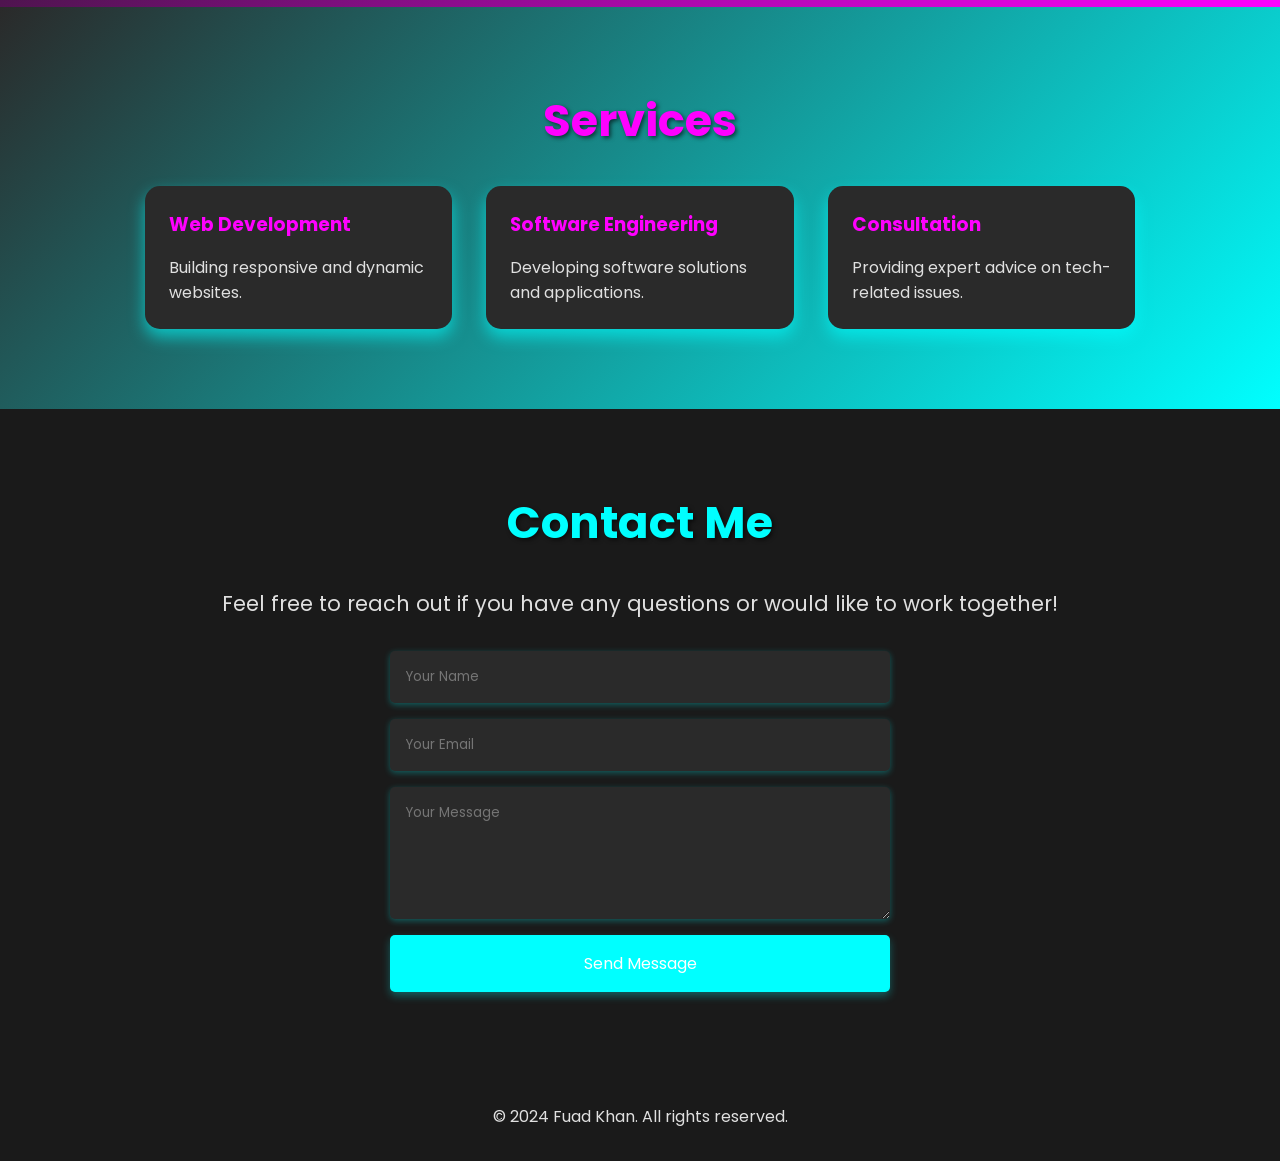
==== commit 8bd41935: "dddd" ====
--- a/index.html
+++ b/index.html
@@ -25,7 +25,7 @@
     <section id="home" class="home-section">
         <div class="intro">
             <h1>Hello, I'm <span>Fuad Khan</span></h1>
-            <p>Welcome to my portfolio! I am a passionate software engineer with experience in web development, coding, and more.</p>
+            <p>Welcome to my portfolio! I am  in web development, coding, and more.</p>
             <a href="#projects" class="btn">View My Work</a>
         </div>
        <!-- Profile Picture -->
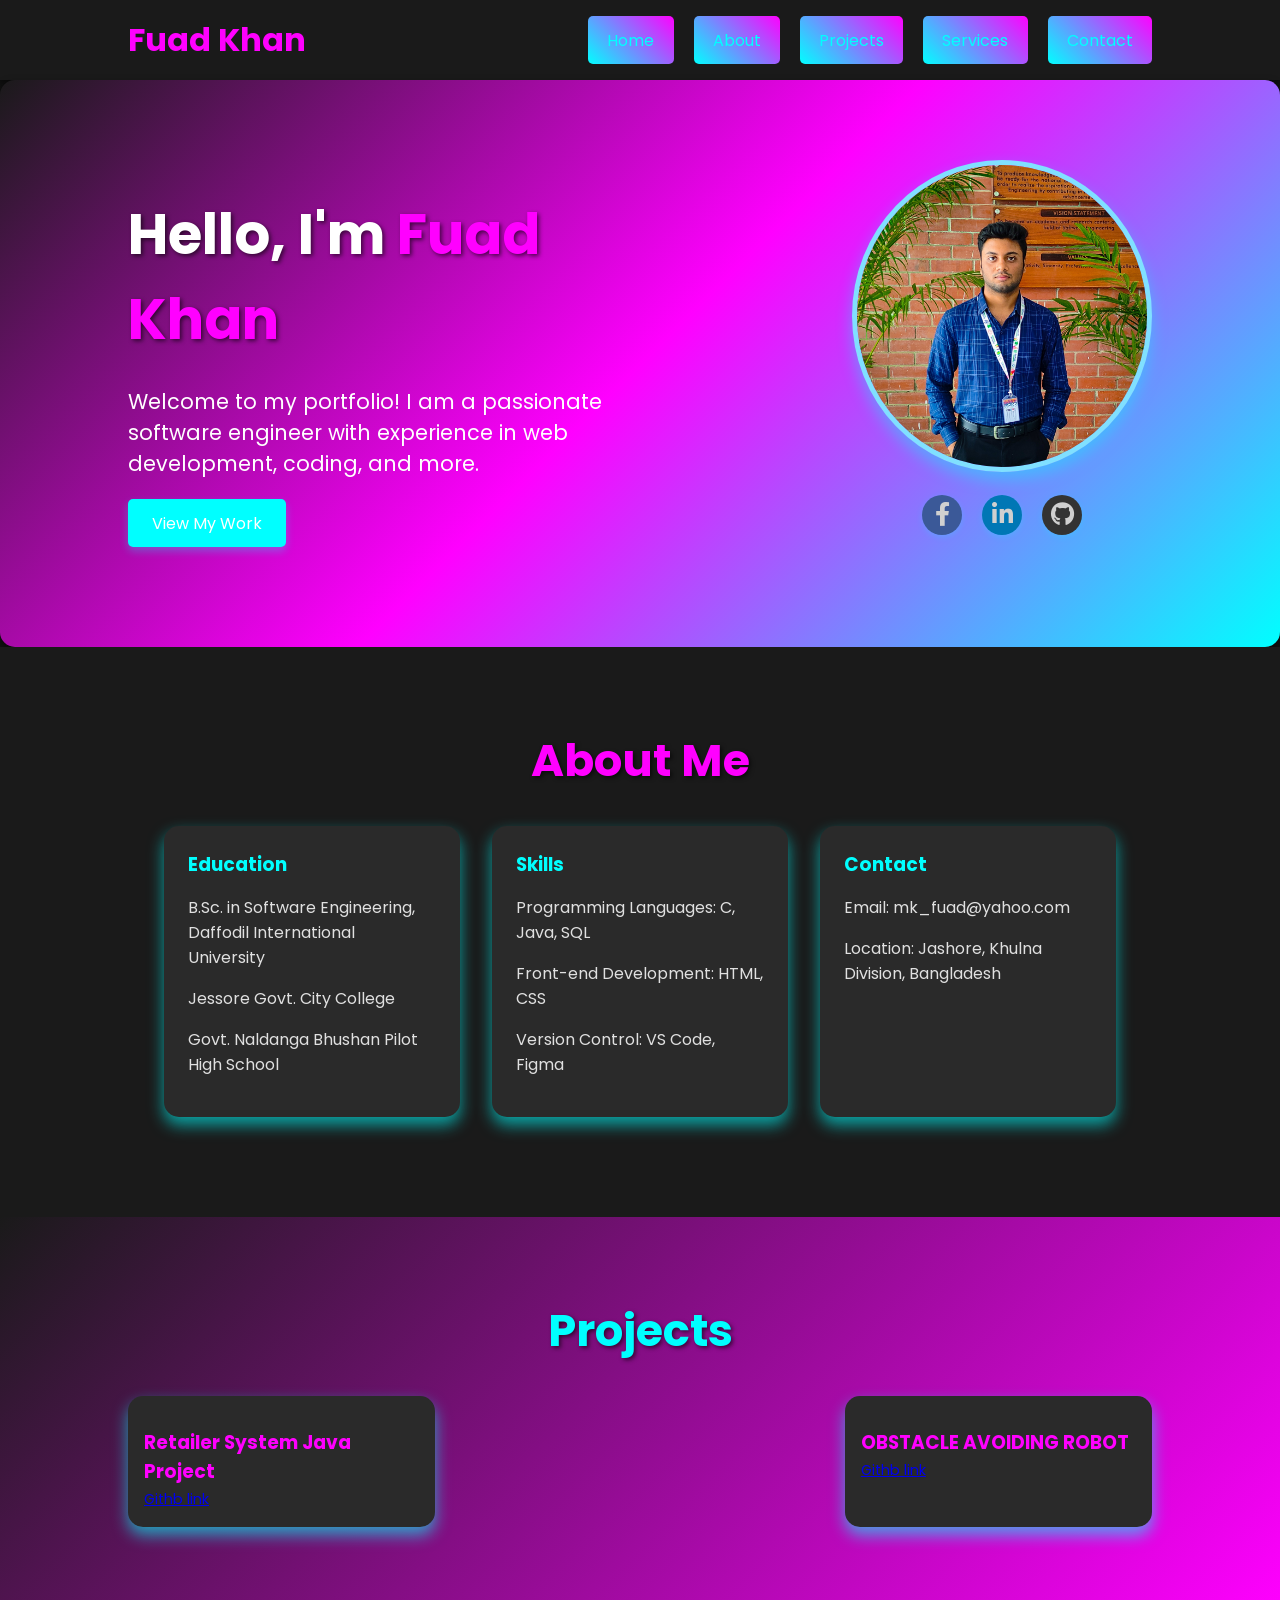
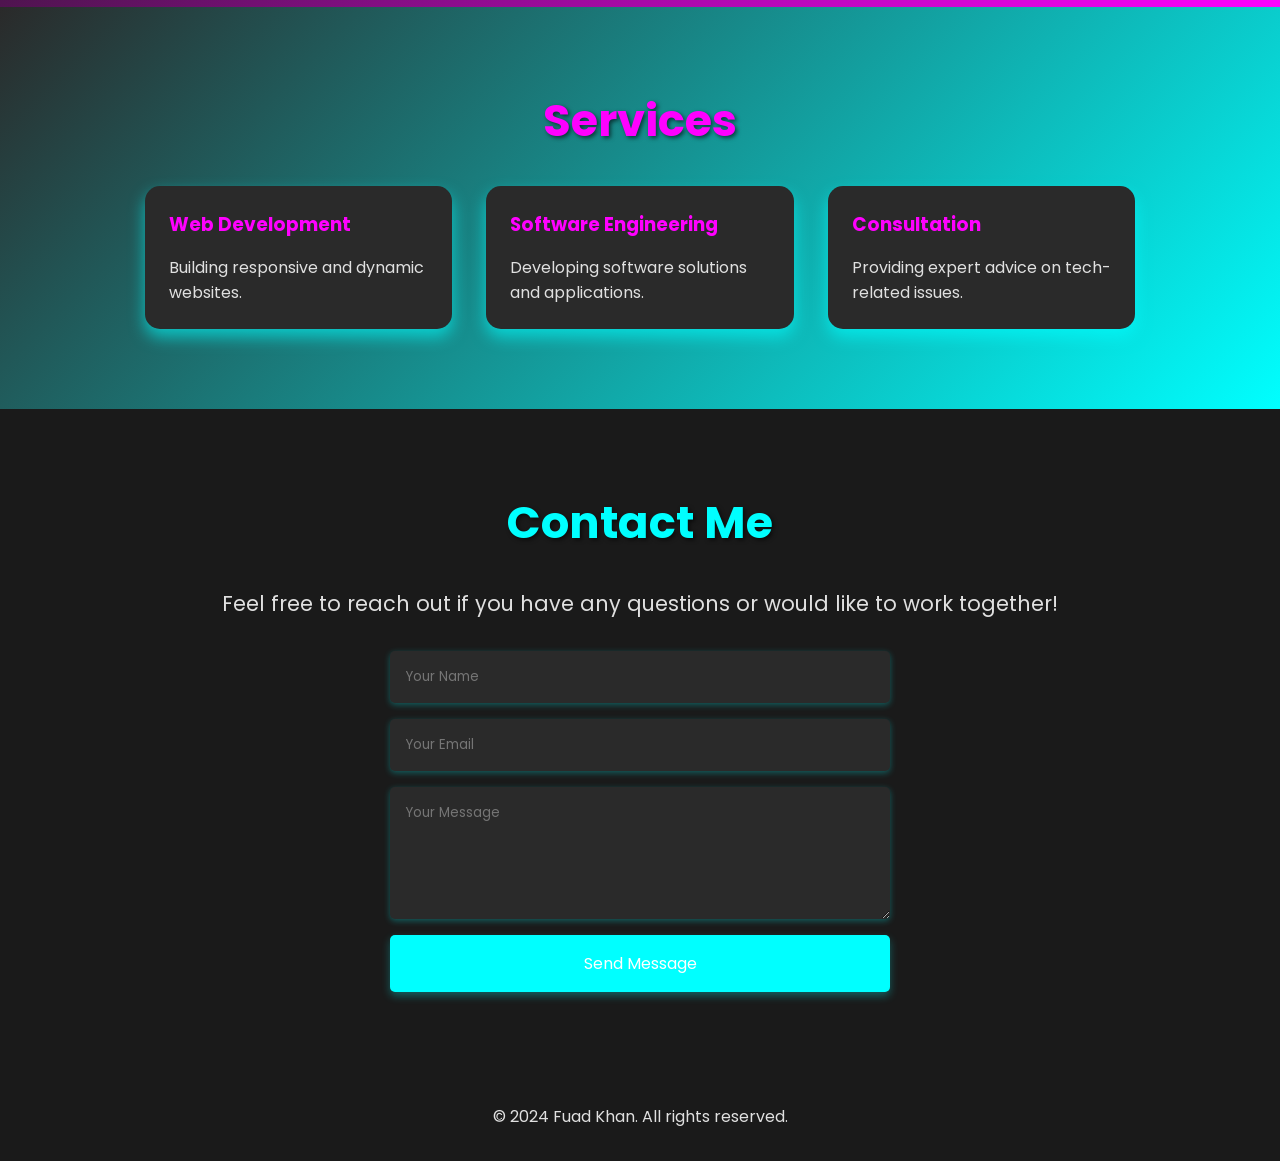
==== commit d4e2c8e5: "dddddddddd" ====
--- a/index.html
+++ b/index.html
@@ -25,7 +25,7 @@
     <section id="home" class="home-section">
         <div class="intro">
             <h1>Hello, I'm <span>Fuad Khan</span></h1>
-            <p>Welcome to my portfolio! I am  in web development, coding, and more.</p>
+            <p>Welcome to my portfolio! I am a passionate software engineer with experience in web development, coding, and more.</p>
             <a href="#projects" class="btn">View My Work</a>
         </div>
        <!-- Profile Picture -->
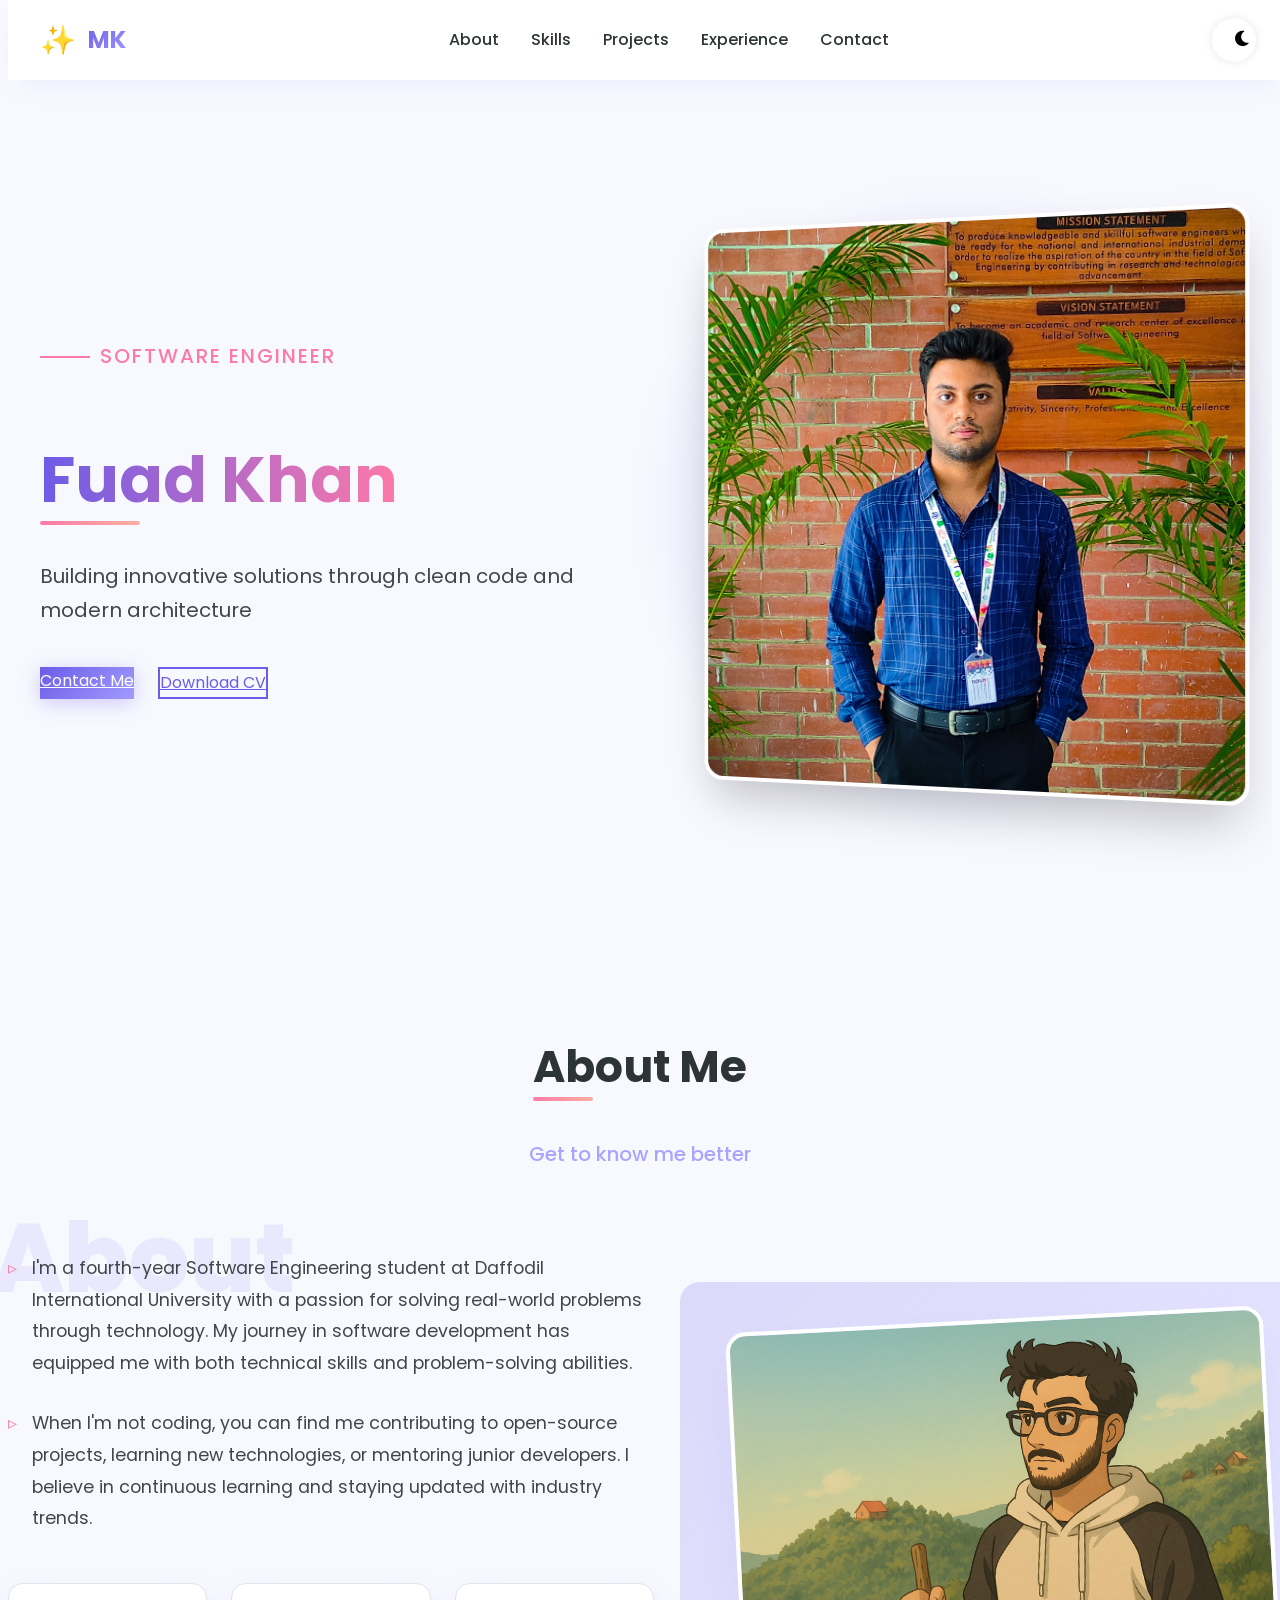
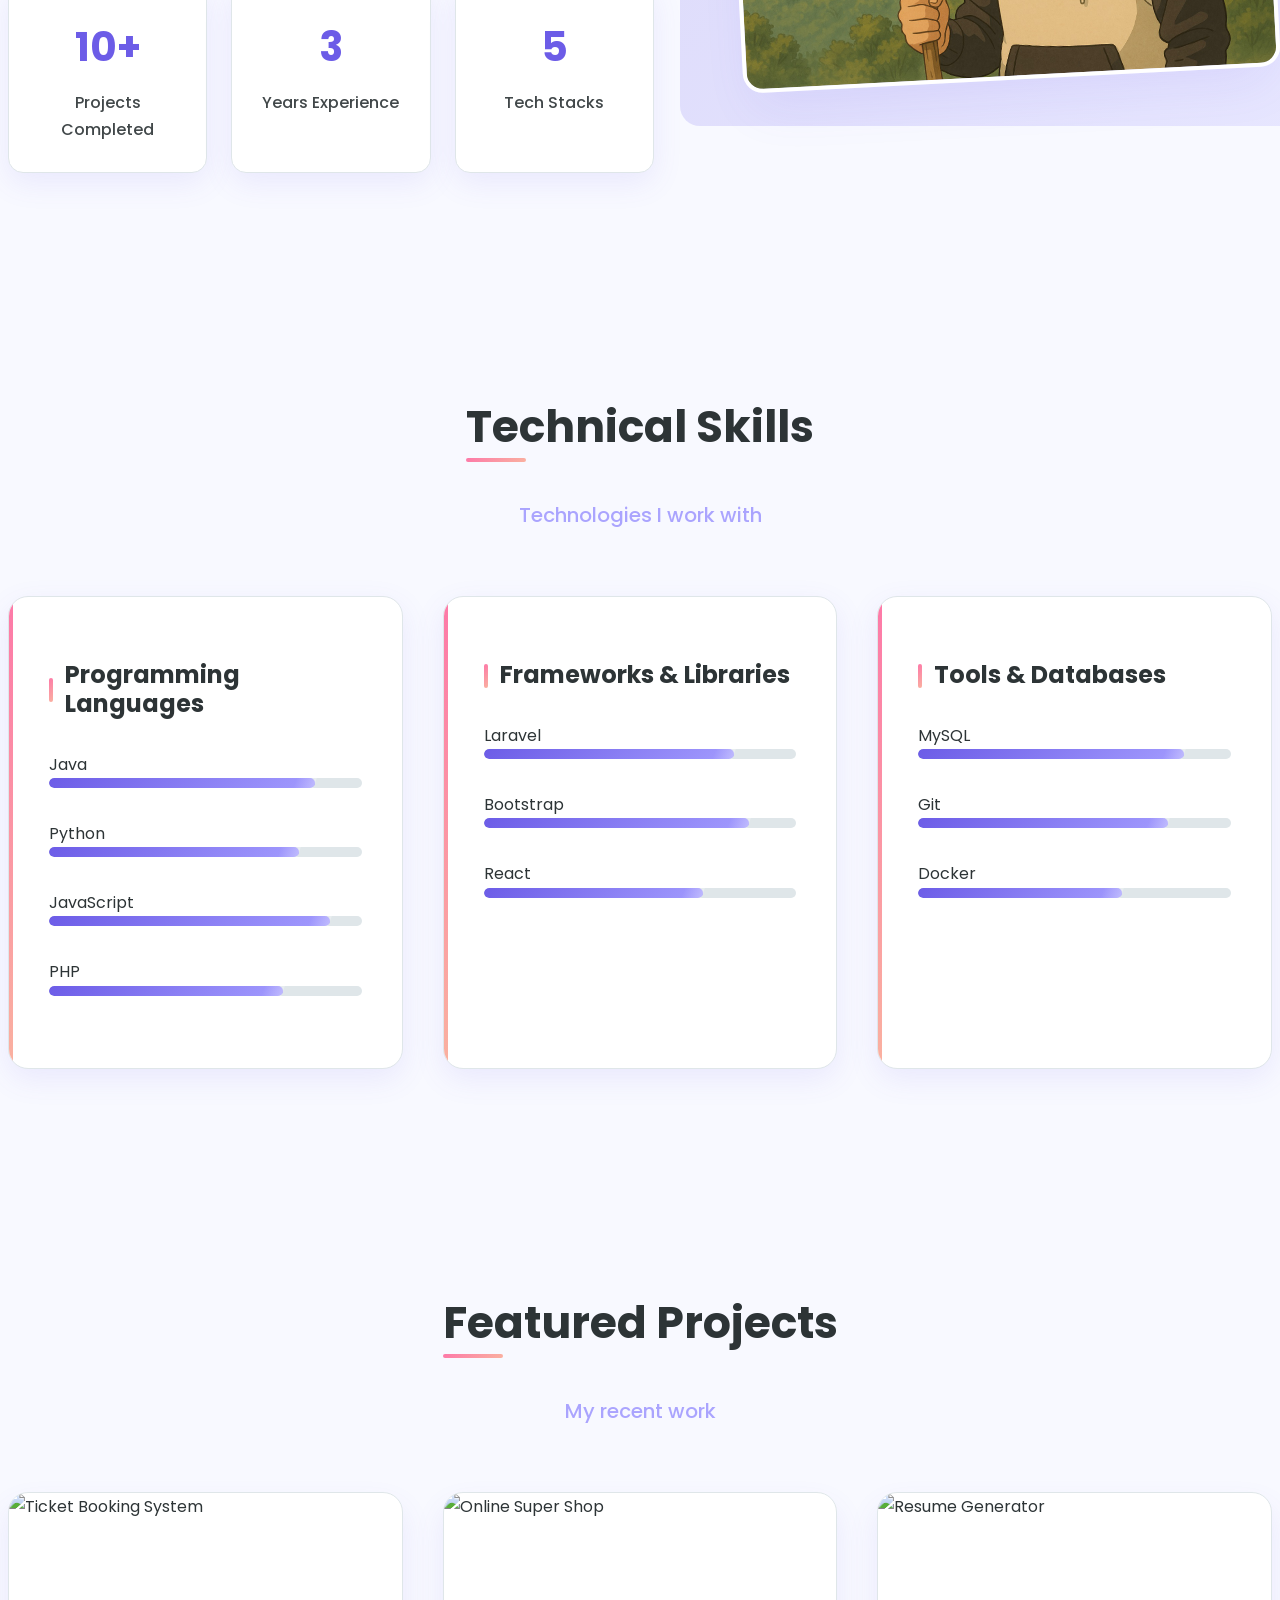
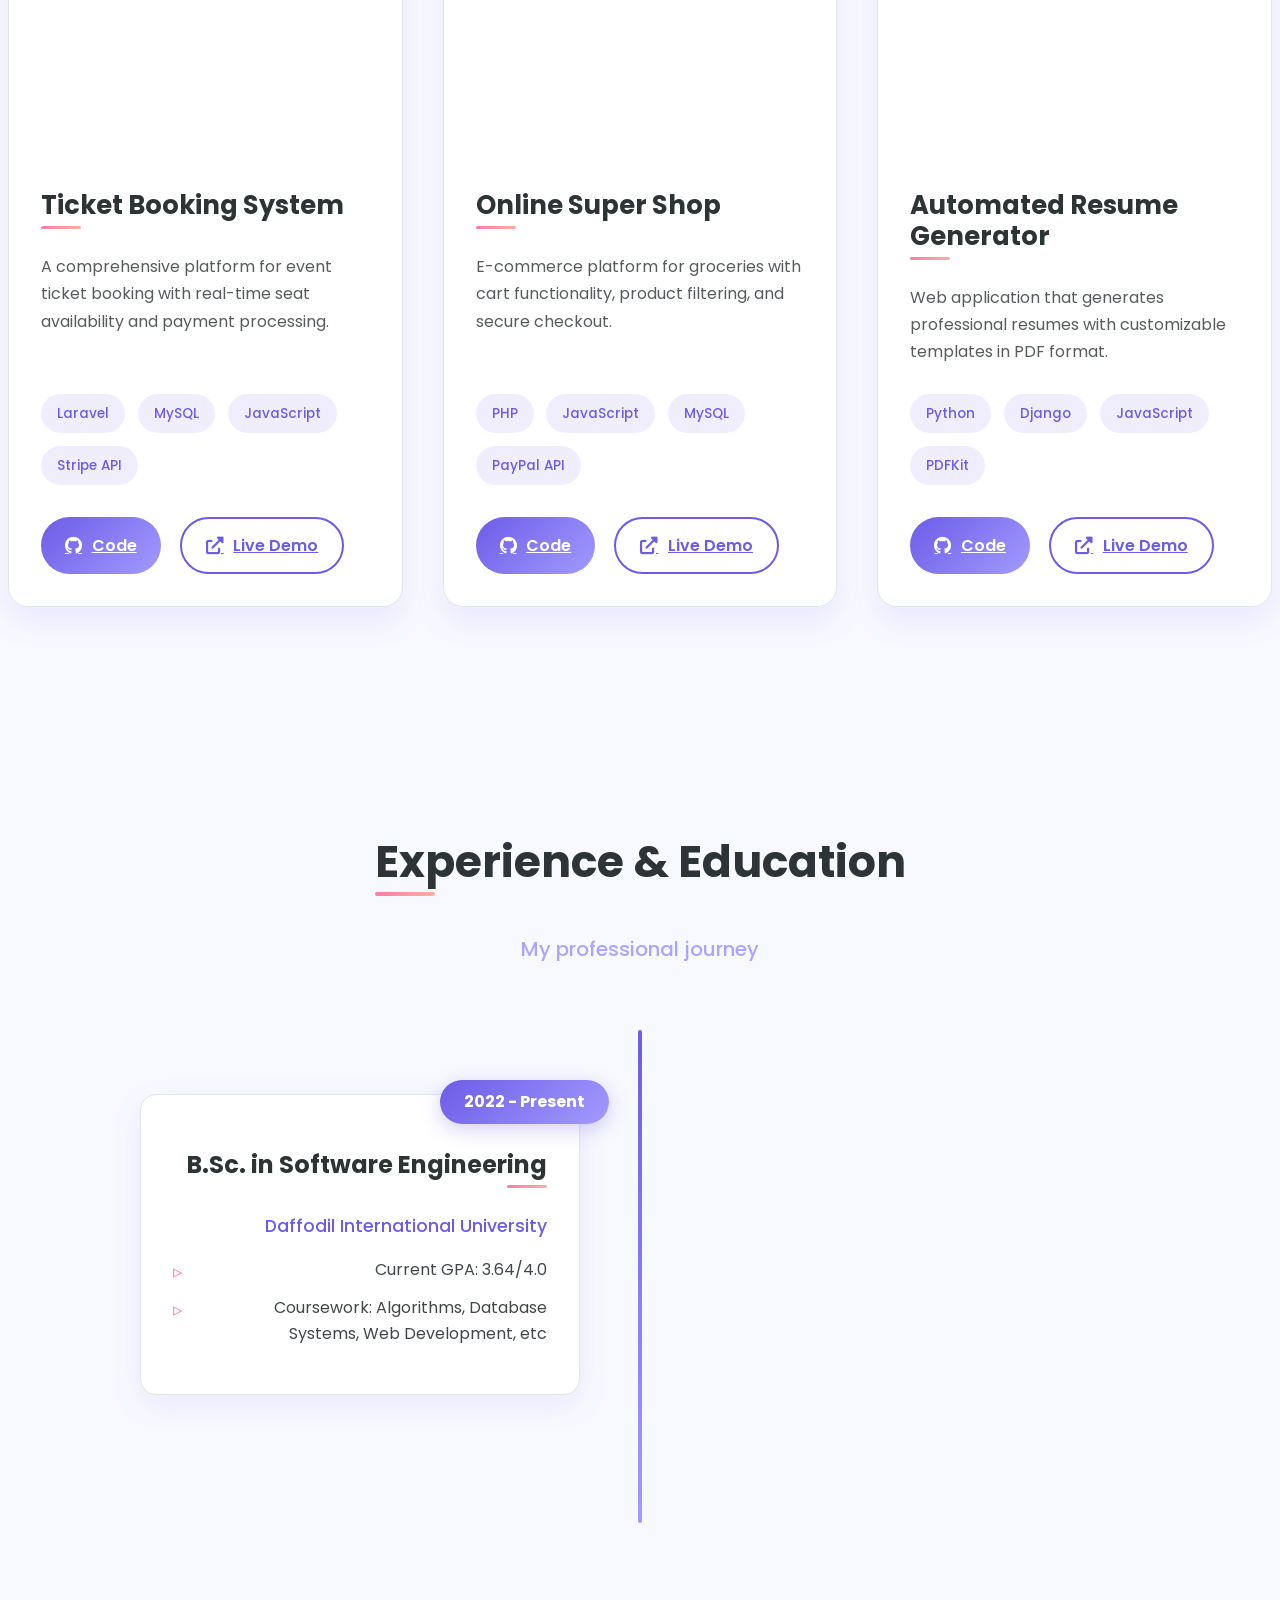
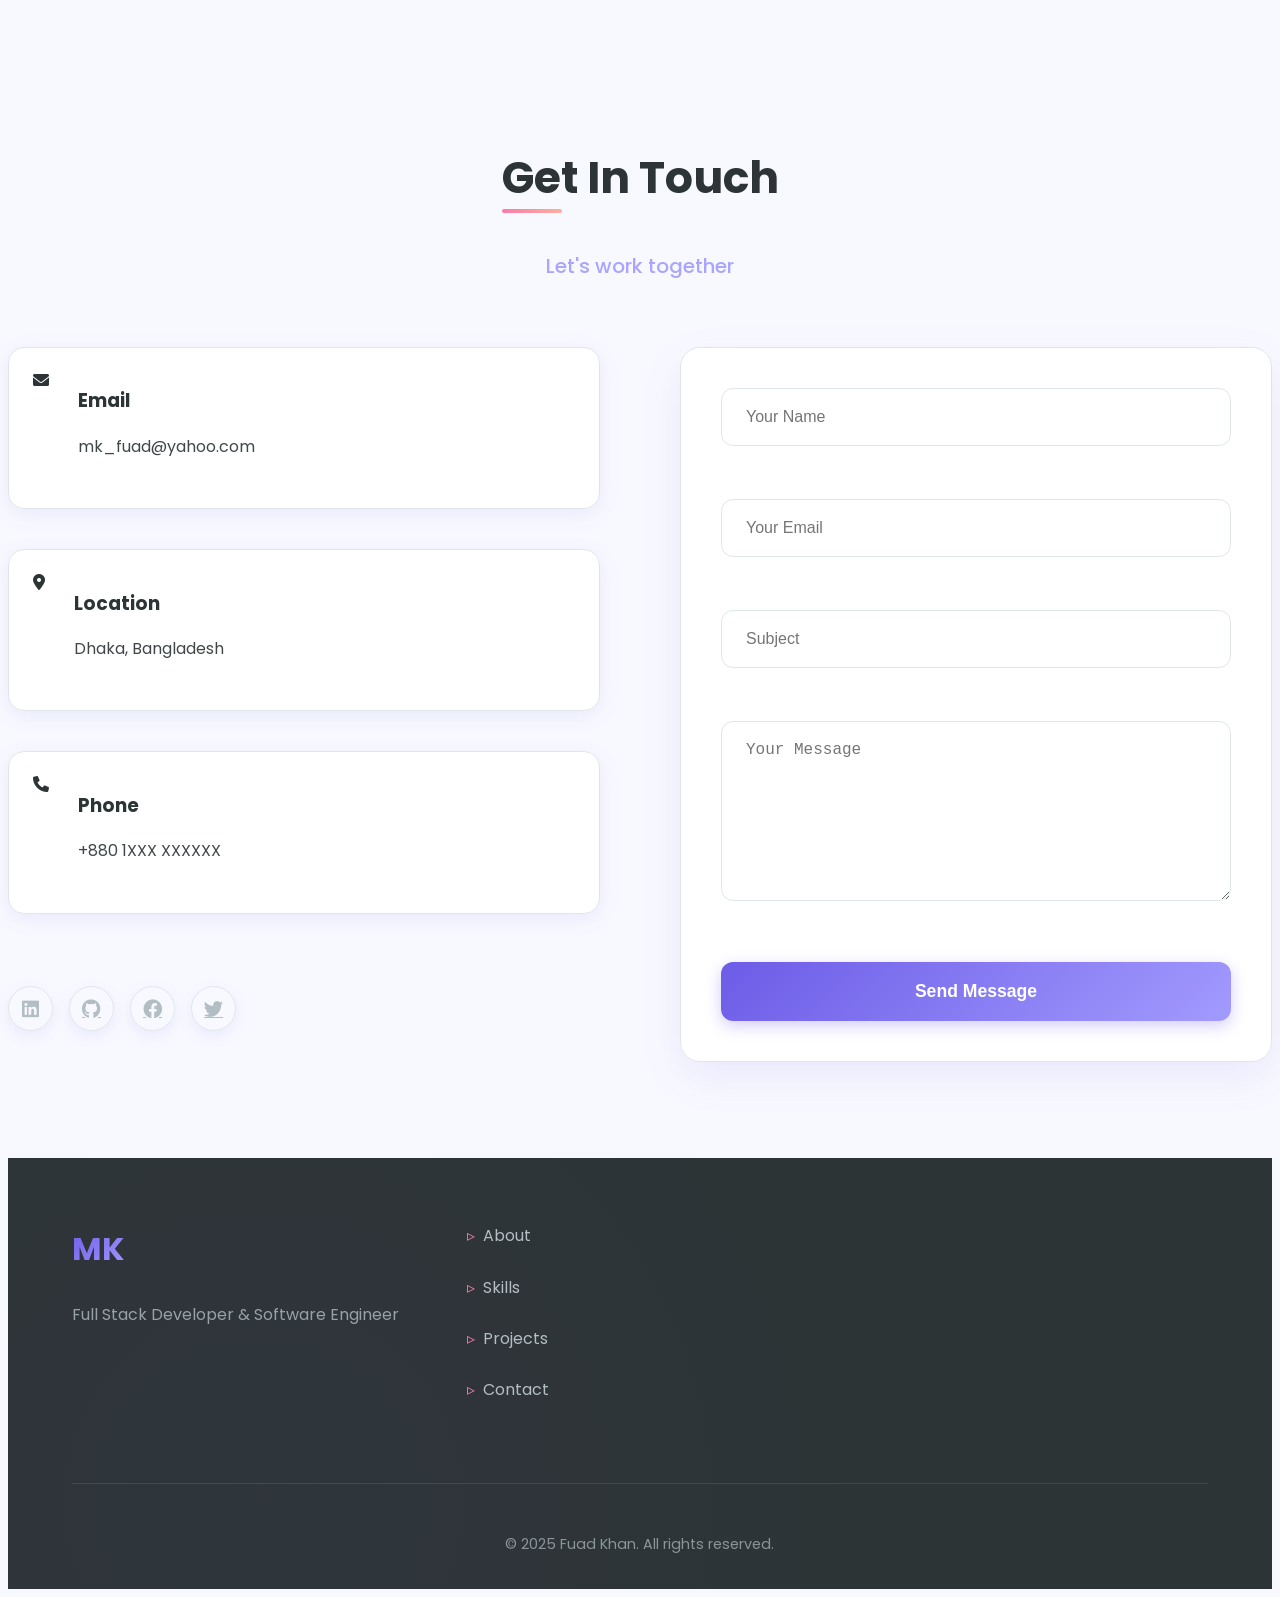
==== commit 2e0e9143: "Changes to be committed: 	new file:   assets/about-image.jpeg 	renamed:    Profile-Picture.jpg -> as" ====
--- a/index.html
+++ b/index.html
@@ -1,129 +1,50 @@
 <!DOCTYPE html>
 <html lang="en">
 <head>
-    <link rel="stylesheet" href="https://cdnjs.cloudflare.com/ajax/libs/font-awesome/6.0.0-beta3/css/all.min.css">
-
     <meta charset="UTF-8">
     <meta name="viewport" content="width=device-width, initial-scale=1.0">
-    <title>My Portfolio</title>
-    <link rel="stylesheet" href="styles.css">
+    <title>Fuad Khan | Full Stack Developer</title>
+    <link rel="stylesheet" href="https://cdnjs.cloudflare.com/ajax/libs/font-awesome/6.0.0/css/all.min.css">
+    <link rel="stylesheet" href="https://cdn.jsdelivr.net/gh/devicons/devicon@v2.15.1/devicon.min.css">
+    <link href="https://fonts.googleapis.com/css2?family=Poppins:wght@400;500;600;700&display=swap" rel="stylesheet">
+    <link rel="stylesheet" href="https://cdnjs.cloudflare.com/ajax/libs/font-awesome/6.0.0/css/all.min.css">
+    <link rel="stylesheet" href="styles/style.css"> <!-- This should come first -->
+    <link rel="stylesheet" href="styles/navbar.css">
+    <link rel="stylesheet" href="styles/hero.css">
+    <link rel="stylesheet" href="styles/about.css">
+    <link rel="stylesheet" href="styles/skills.css">
+    <link rel="stylesheet" href="styles/projects.css">
+    <link rel="stylesheet" href="styles/experience.css">
+    <link rel="stylesheet" href="styles/contact.css">
+    <link rel="stylesheet" href="styles/footer.css">
+   
 </head>
 <body>
-    <header>
-        <div class="logo">Fuad Khan</div>
-        <nav>
-            <ul>
-                <li><a href="#home">Home</a></li>
-                <li><a href="#about">About</a></li>
-                <li><a href="#projects">Projects</a></li>
-                <li><a href="#services">Services</a></li>
-                <li><a href="#contact">Contact</a></li>
-            </ul>
-        </nav>
-    </header>
+    <!-- Navigation -->
+    <script src="components/navbar.component.html"></script>
+    
+    <!-- Hero Section -->
+    <script src="components/hero.component.html"></script>
+    
+    <!-- About Section -->
+    <script src="components/about.component.html"></script>
+    
+    <!-- Skills Section -->
+    <script src="components/skills.component.html"></script>
+    
+    <!-- Projects Section -->
+    <script src="components/projects.component.html"></script>
+    
+    <!-- Experience Section -->
+    <script src="components/experience.component.html"></script>
+    
+    <!-- Contact Section -->
+    <script src="components/contact.component.html"></script>
+    
+    <!-- Footer -->
+    <script src="components/footer.component.html"></script>
 
-    <section id="home" class="home-section">
-        <div class="intro">
-            <h1>Hello, I'm <span>Fuad Khan</span></h1>
-            <p>Welcome to my portfolio! I am a passionate software engineer with experience in web development, coding, and more.</p>
-            <a href="#projects" class="btn">View My Work</a>
-        </div>
-       <!-- Profile Picture -->
-<div class="profile-pic-container">
-    <img src="Profile-Picture.jpg" alt="Profile Picture" class="profile-pic">
-    <div class="social-media">
-        <a href="https://www.facebook.com/mk.fuad.184" target="_blank" class="social-media-icon facebook" aria-label="Facebook">
-            <i class="fab fa-facebook-f"></i> <!-- FontAwesome icon example -->
-        </a>
-        <a href="https://www.linkedin.com/in/fuad-khan-a2a821257" target="_blank" class="social-media-icon linkedin" aria-label="LinkedIn">
-            <i class="fab fa-linkedin-in"></i> <!-- FontAwesome icon example -->
-        </a>
-        <a href="https://github.com/Fuad-Khan" target="_blank" class="social-media-icon github" aria-label="GitHub">
-            <i class="fab fa-github"></i> <!-- FontAwesome icon example -->
-        </a>
-    </div>
-</div>
-
-    </section>
-
-    <section id="about" class="about-section">
-        <h2>About Me</h2>
-        <div class="details">
-            <div class="detail-box">
-                <h3>Education</h3>
-                <ul>
-                    <li>B.Sc. in Software Engineering, Daffodil International University</li>
-                    <li>Jessore Govt. City College</li>
-                    <li>Govt. Naldanga Bhushan Pilot High School</li>
-                </ul>
-            </div>
-            <div class="detail-box">
-                <h3>Skills</h3>
-                <ul>
-                    <li>Programming Languages: C, Java, SQL</li>
-                    <li>Front-end Development: HTML, CSS</li>
-                    <li>Version Control: VS Code, Figma</li>
-                </ul>
-            </div>
-            <div class="detail-box">
-                <h3>Contact</h3>
-                <ul>
-                    <li>Email: mk_fuad@yahoo.com</li>
-                    <li>Location: Jashore, Khulna Division, Bangladesh</li>
-                </ul>
-            </div>
-        </div>
-    </section>
-
-    <section id="projects" class="projects-section">
-        <h2>Projects</h2>
-        <div class="project-gallery">
-            <div class="project-card">
-                
-                <h3>Retailer System Java Project</h3>
-                <a href="https://github.com/Fuad-Khan/Retailer-System-Java-Project" target="_blank">Githb link</a>
-               
-            </div>
-            <div class="project-card">
-            
-                <h3>OBSTACLE AVOIDING ROBOT</h3>
-                <a href="https://github.com/Fuad-Khan/OBSTACLE-AVOIDING-ROBOT" target="_blank">Githb link</a>
-            </div>
-           
-        </div>
-    </section>
-
-    <section id="services" class="services-section">
-        <h2>Services</h2>
-        <div class="services-container">
-            <div class="service-item">
-                <h3>Web Development</h3>
-                <p>Building responsive and dynamic websites.</p>
-            </div>
-            <div class="service-item">
-                <h3>Software Engineering</h3>
-                <p>Developing software solutions and applications.</p>
-            </div>
-            <div class="service-item">
-                <h3>Consultation</h3>
-                <p>Providing expert advice on tech-related issues.</p>
-            </div>
-        </div>
-    </section>
-
-    <section id="contact" class="contact-section">
-        <h2>Contact Me</h2>
-        <p>Feel free to reach out if you have any questions or would like to work together!</p>
-        <form action="submit_form.php" method="post">
-            <input type="text" name="name" placeholder="Your Name" required>
-            <input type="email" name="email" placeholder="Your Email" required>
-            <textarea name="message" rows="5" placeholder="Your Message" required></textarea>
-            <button type="submit">Send Message</button>
-        </form>
-    </section>
-
-    <footer>
-        <p>&copy; 2024 Fuad Khan. All rights reserved.</p>
-    </footer>
+    <script type="module" src="scripts/modules/nav.js"></script>
+    <script type="module" src="scripts/script.js"></script>
 </body>
-</html>
+</html>
--- a/styles/style.css
+++ b/styles/style.css
@@ -0,0 +1,325 @@
+/* Modern Colorful Theme with Dark/Light Mode */
+:root {
+    /* Vibrant Light Theme */
+    --bg-color: #f8f9ff;
+    --text-color: #2d3436;
+    --primary-color: #6c5ce7;
+    --secondary-color: #a29bfe;
+    --accent-color: #fd79a8;
+    --highlight-color: #ffeaa7;
+    --card-bg: #ffffff;
+    --shadow-color: rgba(108, 92, 231, 0.1);
+    --nav-bg: rgba(255, 255, 255, 0.97);
+    --border-color: #dfe6e9;
+    --footer-bg: #2d3436;
+    --footer-text: #b2bec3;
+    --gradient-primary: linear-gradient(135deg, #6c5ce7 0%, #a29bfe 100%);
+    --gradient-accent: linear-gradient(135deg, #fd79a8 0%, #fab1a0 100%);
+  }
+  
+  .dark-mode {
+    /* Deep Dark Theme */
+    --bg-color: #0f0e17;
+    --text-color: #fffffe;
+    --primary-color: #7f5af0;
+    --secondary-color: #9370db;
+    --accent-color: #ff8906;
+    --highlight-color: #f9bc60;
+    --card-bg: #16161a;
+    --shadow-color: rgba(31, 30, 46, 0.5);
+    --nav-bg: rgba(22, 22, 26, 0.97);
+    --border-color: #2e2e3a;
+    --footer-bg: #0a0a0f;
+    --gradient-primary: linear-gradient(135deg, #7f5af0 0%, #9370db 100%);
+    --gradient-accent: linear-gradient(135deg, #ff8906 0%, #f9bc60 100%);
+  }
+  
+  /* Base Styles */
+  * {
+    margin: 1;
+    padding: 0;
+    box-sizing: border-box;
+  }
+  
+  html {
+    scroll-behavior: smooth;
+    scroll-padding-top: 80px;
+  }
+  
+  body {
+    background-color: var(--bg-color);
+    color: var(--text-color);
+    font-family: 'Poppins', -apple-system, BlinkMacSystemFont, 'Segoe UI', Roboto, Oxygen, Ubuntu, Cantarell, sans-serif;
+    line-height: 1.7;
+    transition: all 0.4s cubic-bezier(0.22, 1, 0.36, 1);
+    -webkit-font-smoothing: antialiased;
+  }
+  
+  /* Modern Typography */
+  h1, h2, h3, h4, h5, h6 {
+    color: var(--text-color);
+    line-height: 1.2;
+    margin-bottom: 1.25rem;
+    font-weight: 700;
+  }
+  
+  h1 {
+    font-size: 3.5rem;
+    background: var(--gradient-primary);
+    -webkit-background-clip: text;
+    background-clip: text;
+    color: transparent;
+    display: inline-block;
+  }
+  
+  h2 {
+    font-size: 2.5rem;
+    position: relative;
+    display: inline-block;
+  }
+  
+  h2::after {
+    content: '';
+    position: absolute;
+    bottom: -8px;
+    left: 0;
+    width: 60px;
+    height: 4px;
+    background: var(--gradient-accent);
+    border-radius: 2px;
+  }
+  
+  p {
+    margin-bottom: 1.5rem;
+    color: var(--text-color);
+    opacity: 0.9;
+  }
+  
+  /* Layout & Containers */
+  .container {
+    max-width: 1280px;
+    margin: 0 auto;
+    padding: 0 2rem;
+  }
+  
+  .section {
+    padding: 6rem 0;
+  }
+  
+  .section-header {
+    text-align: center;
+    margin-bottom: 4rem;
+  }
+  
+  .section-title {
+    font-size: 2.75rem;
+    margin-bottom: 1.5rem;
+  }
+  
+  .section-subtitle {
+    font-size: 1.25rem;
+    color: var(--secondary-color);
+    font-weight: 500;
+  }
+  
+  /* Colorful Buttons */
+  .btn {
+    display: inline-flex;
+    align-items: center;
+    justify-content: center;
+    padding: 0.9rem 2rem;
+    border-radius: 50px;
+    font-weight: 600;
+    transition: all 0.4s cubic-bezier(0.22, 1, 0.36, 1);
+    text-align: center;
+    cursor: pointer;
+    border: none;
+    position: relative;
+    overflow: hidden;
+    z-index: 1;
+  }
+  
+  .btn::before {
+    content: '';
+    position: absolute;
+    top: 0;
+    left: 0;
+    width: 100%;
+    height: 100%;
+    background: var(--gradient-primary);
+    z-index: -1;
+    transition: opacity 0.4s ease;
+  }
+  
+  .btn:hover::before {
+    opacity: 0.9;
+  }
+  
+  .btn-primary {
+    background: var(--gradient-primary);
+    color: white;
+    box-shadow: 0 4px 20px rgba(108, 92, 231, 0.3);
+  }
+  
+  .btn-primary:hover {
+    transform: translateY(-3px);
+    box-shadow: 0 8px 25px rgba(108, 92, 231, 0.4);
+  }
+  
+  .btn-secondary {
+    background: transparent;
+    color: var(--primary-color);
+    border: 2px solid var(--primary-color);
+  }
+  
+  .btn-secondary:hover {
+    background: var(--primary-color);
+    color: white;
+    transform: translateY(-3px);
+  }
+  
+  /* Glowing Cards */
+  .card {
+    background: var(--card-bg);
+    border-radius: 16px;
+    overflow: hidden;
+    box-shadow: 0 10px 30px var(--shadow-color);
+    transition: all 0.4s cubic-bezier(0.22, 1, 0.36, 1);
+    border: 1px solid var(--border-color);
+  }
+  
+  .card:hover {
+    transform: translateY(-10px);
+    box-shadow: 0 15px 40px var(--shadow-color);
+  }
+  
+  /* Modern Form Elements */
+  input,
+  textarea,
+  select {
+    width: 100%;
+    padding: 1rem 1.25rem;
+    margin-bottom: 1.5rem;
+    border: 1px solid var(--border-color);
+    border-radius: 12px;
+    background: var(--card-bg);
+    color: var(--text-color);
+    transition: all 0.3s ease;
+    font-size: 1rem;
+  }
+  
+  input:focus,
+  textarea:focus,
+  select:focus {
+    outline: none;
+    border-color: var(--primary-color);
+    box-shadow: 0 0 0 3px rgba(108, 92, 231, 0.2);
+  }
+  
+  /* Animations */
+  @keyframes float {
+    0%, 100% { transform: translateY(0); }
+    50% { transform: translateY(-10px); }
+  }
+  
+  @keyframes fadeIn {
+    from { opacity: 0; transform: translateY(20px); }
+    to { opacity: 1; transform: translateY(0); }
+  }
+  
+  @keyframes gradientFlow {
+    0% { background-position: 0% 50%; }
+    50% { background-position: 100% 50%; }
+    100% { background-position: 0% 50%; }
+  }
+  
+  .float {
+    animation: float 6s ease-in-out infinite;
+  }
+  
+  .fade-in {
+    animation: fadeIn 0.8s ease-out forwards;
+  }
+  
+  .gradient-flow {
+    background-size: 200% 200%;
+    animation: gradientFlow 8s ease infinite;
+  }
+  
+  /* Responsive Design */
+  @media (max-width: 1024px) {
+    .container {
+      padding: 0 1.5rem;
+    }
+    
+    h1 {
+      font-size: 3rem;
+    }
+    
+    h2 {
+      font-size: 2.25rem;
+    }
+  }
+  
+  @media (max-width: 768px) {
+    .section {
+      padding: 4rem 0;
+    }
+    
+    .section-title {
+      font-size: 2rem;
+    }
+    
+    .btn {
+      padding: 0.8rem 1.5rem;
+    }
+  }
+  
+  @media (max-width: 480px) {
+    .container {
+      padding: 0 1rem;
+    }
+    
+    h1 {
+      font-size: 2.5rem;
+    }
+    
+    h2 {
+      font-size: 1.8rem;
+    }
+    
+    .section {
+      padding: 3rem 0;
+    }
+  }
+  
+  /* Special Effects */
+  .highlight-text {
+    background: var(--gradient-accent);
+    -webkit-background-clip: text;
+    background-clip: text;
+    color: transparent;
+    font-weight: 700;
+  }
+  
+  .glow-effect {
+    filter: drop-shadow(0 0 8px rgba(108, 92, 231, 0.3));
+  }
+  
+  /* Custom Scrollbar */
+  ::-webkit-scrollbar {
+    width: 10px;
+  }
+  
+  ::-webkit-scrollbar-track {
+    background: var(--bg-color);
+  }
+  
+  ::-webkit-scrollbar-thumb {
+    background: var(--primary-color);
+    border-radius: 10px;
+  }
+  
+  ::-webkit-scrollbar-thumb:hover {
+    background: var(--secondary-color);
+  }
--- a/styles/navbar.css
+++ b/styles/navbar.css
@@ -0,0 +1,250 @@
+/* styles/navbar.css */
+/* Modern Navigation System */
+:root {
+    --nav-height: 80px;
+    --nav-link-gap: 2rem;
+    --nav-transition: all 0.4s cubic-bezier(0.16, 1, 0.3, 1);
+}
+
+.navbar {
+    position: fixed;
+    top: 0;
+    width: 100%;
+    height: var(--nav-height);
+    background: var(--nav-bg);
+    backdrop-filter: blur(12px);
+    -webkit-backdrop-filter: blur(12px);
+    box-shadow: 0 10px 30px -10px var(--shadow-color);
+    z-index: 1000;
+    transition: var(--nav-transition);
+}
+
+.nav-container {
+    max-width: 1400px;
+    margin: 0 auto;
+    padding: 0 2rem;
+    height: 100%;
+    display: flex;
+    justify-content: space-between;
+    align-items: center;
+}
+
+.logo {
+    display: flex;
+    align-items: center;
+    gap: 0.75rem;
+    text-decoration: none;
+    font-weight: 700;
+    font-size: 1.5rem;
+    color: var(--primary-color);
+    transition: var(--nav-transition);
+}
+
+.logo-icon {
+    font-size: 1.8rem;
+    transition: transform 0.5s ease;
+}
+
+.logo:hover .logo-icon {
+    transform: rotate(360deg);
+}
+
+.logo-text {
+    background: var(--gradient-primary);
+    -webkit-background-clip: text;
+    background-clip: text;
+    color: transparent;
+}
+
+.nav-links {
+    display: flex;
+    gap: var(--nav-link-gap);
+}
+
+.nav-link {
+    position: relative;
+    display: flex;
+    align-items: center;
+    gap: 0.5rem;
+    font-size: 1rem;
+    font-weight: 500;
+    color: var(--text-color);
+    text-decoration: none;
+    padding: 0.5rem 0;
+    transition: var(--nav-transition);
+}
+
+.link-number {
+    color: var(--primary-color);
+    font-size: 0.9rem;
+    font-family: 'Fira Code', monospace;
+}
+
+.nav-link::after {
+    content: '';
+    position: absolute;
+    bottom: 0;
+    left: 0;
+    width: 0;
+    height: 2px;
+    background: var(--gradient-accent);
+    transition: var(--nav-transition);
+}
+
+.nav-link:hover::after {
+    width: 100%;
+}
+
+.nav-link:hover {
+    color: var(--primary-color);
+}
+
+.nav-right {
+    display: flex;
+    align-items: center;
+    gap: 1.5rem;
+}
+
+/* Theme Toggle */
+.theme-toggle {
+    position: relative;
+    width: 44px;
+    height: 44px;
+    border-radius: 50%;
+    background: var(--card-bg);
+    border: none;
+    cursor: pointer;
+    display: flex;
+    align-items: center;
+    justify-content: center;
+    box-shadow: 0 0 10px rgba(0,0,0,0.1);
+    transition: var(--nav-transition);
+}
+
+.theme-icon {
+    position: relative;
+    width: 20px;
+    height: 20px;
+}
+
+.theme-toggle i {
+    position: absolute;
+    font-size: 1.1rem;
+    transition: var(--nav-transition);
+}
+
+.theme-toggle .fa-sun {
+    opacity: 0;
+    transform: scale(0.5) rotate(90deg);
+    color: var(--highlight-color);
+}
+
+.dark-mode .theme-toggle .fa-moon {
+    opacity: 0;
+    transform: scale(0.5) rotate(-90deg);
+}
+
+.dark-mode .theme-toggle .fa-sun {
+    opacity: 1;
+    transform: scale(1) rotate(0);
+}
+
+.theme-toggle:hover {
+    transform: translateY(-2px);
+    box-shadow: 0 5px 15px rgba(0,0,0,0.2);
+}
+
+/* Mobile Menu Toggle */
+.menu-toggle {
+    display: none;
+    background: none;
+    border: none;
+    cursor: pointer;
+    padding: 0.5rem;
+    z-index: 1001;
+}
+
+.hamburger {
+    position: relative;
+    width: 24px;
+    height: 24px;
+    display: flex;
+    flex-direction: column;
+    justify-content: space-between;
+}
+
+.hamburger-line {
+    display: block;
+    width: 100%;
+    height: 2px;
+    background: var(--primary-color);
+    border-radius: 2px;
+    transition: var(--nav-transition);
+    transform-origin: center;
+}
+
+/* Mobile Navigation */
+@media (max-width: 992px) {
+    .nav-links {
+        position: fixed;
+        top: 0;
+        left: 100%;
+        width: 100%;
+        height: 100vh;
+        background: var(--nav-bg);
+        backdrop-filter: blur(16px);
+        -webkit-backdrop-filter: blur(16px);
+        flex-direction: column;
+        align-items: center;
+        justify-content: center;
+        gap: 3rem;
+        transition: var(--nav-transition);
+        z-index: 1000;
+    }
+
+    .nav-links.active {
+        left: 0;
+    }
+
+    .nav-link {
+        font-size: 1.5rem;
+        padding: 0.5rem 1.5rem;
+    }
+
+    .link-number {
+        font-size: 1.1rem;
+    }
+
+    .menu-toggle {
+        display: flex;
+    }
+
+    /* Animated Hamburger */
+    .nav-links.active + .nav-right .menu-toggle .hamburger-line:nth-child(1) {
+        transform: translateY(7px) rotate(45deg);
+    }
+
+    .nav-links.active + .nav-right .menu-toggle .hamburger-line:nth-child(2) {
+        opacity: 0;
+    }
+
+    .nav-links.active + .nav-right .menu-toggle .hamburger-line:nth-child(3) {
+        transform: translateY(-7px) rotate(-45deg);
+    }
+}
+
+/* Mobile Enhancements */
+@media (max-width: 576px) {
+    .nav-container {
+        padding: 0 1.5rem;
+    }
+
+    .logo-text {
+        display: none;
+    }
+
+    .theme-toggle {
+        width: 40px;
+        height: 40px;
+    }
+}
--- a/styles/hero.css
+++ b/styles/hero.css
@@ -0,0 +1,262 @@
+/* styles/hero.css */
+.hero {
+    position: relative;
+    padding: 180px 2rem 5rem;
+    min-height: 100vh;
+    display: flex;
+    align-items: center;
+    overflow: hidden;
+    isolation: isolate;
+}
+
+.hero::before {
+    content: '';
+    position: absolute;
+    inset: 0;
+    background-image: 
+        linear-gradient(to right, var(--bg-color) 30%, transparent 70%),
+        url('https://images.unsplash.com/photo-1571171637578-41bc2dd41cd2?ixlib=rb-4.0.3&auto=format&fit=crop&w=1350&q=80');
+    background-size: cover;
+    background-position: center;
+    background-repeat: no-repeat;
+    z-index: -1;
+    transition: background-image 0.5s ease;
+}
+
+.dark-mode .hero::before {
+    background-image: 
+        linear-gradient(to right, var(--bg-color) 30%, transparent 70%),
+        url('https://images.unsplash.com/photo-1506318137071-a8e063b4bec0?ixlib=rb-4.0.3&auto=format&fit=crop&w=1350&q=80');
+}
+
+.hero-container {
+    max-width: 1400px;
+    margin: 0 auto;
+    display: flex;
+    align-items: center;
+    gap: 6rem;
+}
+
+.hero-content {
+    flex: 1;
+    animation: fadeInUp 1s ease-out forwards;
+}
+
+.hero-image {
+    flex: 1;
+    position: relative;
+    animation: float 6s ease-in-out infinite;
+}
+
+.hero-image::before {
+    content: '';
+    position: absolute;
+    width: 120%;
+    height: 120%;
+    top: -10%;
+    left: -10%;
+    background: radial-gradient(circle, var(--primary-color) 0%, transparent 70%);
+    opacity: 0.3;
+    z-index: -1;
+    border-radius: 50%;
+}
+
+.hero-image img {
+    max-width: 100%;
+    border-radius: 20px;
+    box-shadow: 0 25px 50px -12px rgba(0, 0, 0, 0.25);
+    border: 4px solid var(--card-bg);
+    transform-style: preserve-3d;
+    transform: perspective(1000px) rotateY(-10deg);
+    transition: all 0.5s cubic-bezier(0.22, 1, 0.36, 1);
+}
+
+.hero-image:hover img {
+    transform: perspective(1000px) rotateY(0deg) scale(1.05);
+}
+
+.hero-title {
+    font-size: clamp(2.5rem, 5vw, 4.5rem);
+    margin-bottom: 1.5rem;
+    line-height: 1.1;
+    background: linear-gradient(90deg, var(--primary-color), var(--accent-color));
+    -webkit-background-clip: text;
+    background-clip: text;
+    color: transparent;
+    position: relative;
+    display: inline-block;
+}
+
+.hero-title::after {
+    content: '';
+    position: absolute;
+    bottom: -10px;
+    left: 0;
+    width: 100px;
+    height: 4px;
+    background: var(--gradient-accent);
+    border-radius: 2px;
+}
+
+.hero-subtitle {
+    display: inline-block;
+    font-size: 1.25rem;
+    font-weight: 500;
+    color: var(--accent-color);
+    margin-bottom: 1.5rem;
+    letter-spacing: 2px;
+    text-transform: uppercase;
+    position: relative;
+    padding-left: 60px;
+}
+
+.hero-subtitle::before {
+    content: '';
+    position: absolute;
+    left: 0;
+    top: 50%;
+    width: 50px;
+    height: 2px;
+    background: var(--accent-color);
+}
+
+.hero-description {
+    font-size: 1.25rem;
+    color: var(--text-color);
+    opacity: 0.9;
+    margin-bottom: 2.5rem;
+    max-width: 600px;
+    line-height: 1.7;
+}
+
+.hero-buttons {
+    display: flex;
+    gap: 1.5rem;
+    margin-top: 2.5rem;
+    flex-wrap: wrap;
+}
+
+.hero-social {
+    display: flex;
+    gap: 1rem;
+    margin-top: 3rem;
+}
+
+.hero-social a {
+    display: flex;
+    align-items: center;
+    justify-content: center;
+    width: 40px;
+    height: 40px;
+    border-radius: 50%;
+    background: var(--card-bg);
+    color: var(--primary-color);
+    box-shadow: 0 4px 10px var(--shadow-color);
+    transition: all 0.3s ease;
+}
+
+.hero-social a:hover {
+    transform: translateY(-3px);
+    color: white;
+    background: var(--gradient-primary);
+}
+
+/* Animations */
+@keyframes float {
+    0%, 100% { transform: translateY(0); }
+    50% { transform: translateY(-20px); }
+}
+
+@keyframes fadeInUp {
+    from {
+        opacity: 0;
+        transform: translateY(30px);
+    }
+    to {
+        opacity: 1;
+        transform: translateY(0);
+    }
+}
+
+/* Responsive Design */
+@media (max-width: 1200px) {
+    .hero-container {
+        gap: 4rem;
+    }
+}
+
+@media (max-width: 992px) {
+    .hero {
+        padding: 150px 2rem 5rem;
+    }
+    
+    .hero::before {
+        background-image: 
+            linear-gradient(to bottom, var(--bg-color) 10%, transparent 90%),
+            url('https://images.unsplash.com/photo-1571171637578-41bc2dd41cd2?ixlib=rb-4.0.3&auto=format&fit=crop&w=1350&q=80');
+    }
+    
+    .dark-mode .hero::before {
+        background-image: 
+            linear-gradient(to bottom, var(--bg-color) 10%, transparent 90%),
+            url('https://images.unsplash.com/photo-1506318137071-a8e063b4bec0?ixlib=rb-4.0.3&auto=format&fit=crop&w=1350&q=80');
+    }
+    
+    .hero-container {
+        flex-direction: column-reverse;
+        text-align: center;
+        gap: 3rem;
+    }
+    
+    .hero-content {
+        display: flex;
+        flex-direction: column;
+        align-items: center;
+    }
+    
+    .hero-title::after {
+        left: 50%;
+        transform: translateX(-50%);
+    }
+    
+    .hero-subtitle {
+        padding-left: 0;
+    }
+    
+    .hero-subtitle::before {
+        display: none;
+    }
+    
+    .hero-description {
+        margin-left: auto;
+        margin-right: auto;
+    }
+    
+    .hero-buttons {
+        justify-content: center;
+    }
+    
+    .hero-image {
+        max-width: 500px;
+        margin: 0 auto;
+    }
+    
+    .hero-image img {
+        transform: perspective(1000px) rotateY(0deg);
+    }
+}
+
+@media (max-width: 576px) {
+    .hero {
+        padding: 130px 1.5rem 3rem;
+    }
+    
+    .hero-buttons {
+        flex-direction: column;
+        gap: 1rem;
+    }
+    
+    .hero-image {
+        max-width: 300px;
+    }
+}
--- a/styles/about.css
+++ b/styles/about.css
@@ -0,0 +1,199 @@
+/* styles/about.css */
+.about {
+    position: relative;
+    overflow: hidden;
+}
+
+.about::before {
+    content: '';
+    position: absolute;
+    top: -50%;
+    left: -50%;
+    width: 200%;
+    height: 200%;
+    background: radial-gradient(circle, var(--primary-color) 0%, transparent 70%);
+    opacity: 0.05;
+    z-index: -1;
+}
+
+.about-content {
+    display: grid;
+    grid-template-columns: 1.2fr 1fr;
+    gap: 5rem;
+    align-items: center;
+}
+
+.about-text {
+    position: relative;
+}
+
+.about-text::before {
+    content: 'About';
+    position: absolute;
+    top: -1.5rem;
+    left: -1rem;
+    font-size: 6rem;
+    font-weight: 800;
+    color: var(--primary-color);
+    opacity: 0.1;
+    z-index: -1;
+    line-height: 1;
+}
+
+.about-text h2 {
+    font-size: 2.5rem;
+    margin-bottom: 2rem;
+    position: relative;
+    display: inline-block;
+}
+
+.about-text h2::after {
+    content: '';
+    position: absolute;
+    bottom: -10px;
+    left: 0;
+    width: 60px;
+    height: 4px;
+    background: var(--gradient-accent);
+    border-radius: 2px;
+}
+
+.about-text p {
+    margin-bottom: 1.8rem;
+    font-size: 1.1rem;
+    color: var(--text-color);
+    opacity: 0.9;
+    line-height: 1.8;
+    position: relative;
+    padding-left: 1.5rem;
+}
+
+.about-text p::before {
+    content: '▹';
+    position: absolute;
+    left: 0;
+    color: var(--accent-color);
+}
+
+.about-image {
+    position: relative;
+    perspective: 1000px;
+}
+
+.about-image::before {
+    content: '';
+    position: absolute;
+    width: 120%;
+    height: 120%;
+    top: -10%;
+    left: -10%;
+    background: var(--gradient-primary);
+    opacity: 0.2;
+    border-radius: 20px;
+    z-index: -1;
+}
+
+.about-image img {
+    width: 100%;
+    border-radius: 20px;
+    box-shadow: 0 25px 50px -12px var(--shadow-color);
+    border: 4px solid var(--card-bg);
+    transform: rotate(-3deg);
+    transition: all 0.5s cubic-bezier(0.22, 1, 0.36, 1);
+}
+
+.about-image:hover img {
+    transform: rotate(0deg) scale(1.02);
+}
+
+.about-facts {
+    display: grid;
+    grid-template-columns: repeat(auto-fit, minmax(150px, 1fr));
+    gap: 1.5rem;
+    margin-top: 3rem;
+}
+
+.fact-item {
+    background: var(--card-bg);
+    padding: 1.8rem 1.5rem;
+    border-radius: 15px;
+    box-shadow: 0 10px 30px var(--shadow-color);
+    transition: all 0.4s cubic-bezier(0.22, 1, 0.36, 1);
+    border: 1px solid var(--border-color);
+    text-align: center;
+}
+
+.fact-item:hover {
+    transform: translateY(-10px);
+    box-shadow: 0 15px 40px var(--shadow-color);
+    background: var(--gradient-primary);
+}
+
+.fact-item:hover .fact-number,
+.fact-item:hover .fact-label {
+    color: white;
+}
+
+.fact-number {
+    display: block;
+    font-size: 2.5rem;
+    font-weight: 700;
+    color: var(--primary-color);
+    margin-bottom: 0.5rem;
+    transition: color 0.3s ease;
+}
+
+.fact-label {
+    font-size: 1rem;
+    font-weight: 500;
+    color: var(--text-color);
+    opacity: 0.9;
+    transition: color 0.3s ease;
+}
+
+/* Responsive Design */
+@media (max-width: 1200px) {
+    .about-content {
+        gap: 3rem;
+    }
+}
+
+@media (max-width: 992px) {
+    .about-content {
+        grid-template-columns: 1fr;
+    }
+    
+    .about-image {
+        max-width: 500px;
+        margin: 0 auto;
+    }
+    
+    .about-text::before {
+        font-size: 4rem;
+        top: -1rem;
+    }
+}
+
+@media (max-width: 768px) {
+    .about-facts {
+        grid-template-columns: repeat(2, 1fr);
+    }
+    
+    .about-text h2 {
+        font-size: 2rem;
+    }
+}
+
+@media (max-width: 480px) {
+    .about-facts {
+        grid-template-columns: 1fr;
+    }
+    
+    .about-text::before {
+        font-size: 3rem;
+    }
+    
+    .about-text p {
+        padding-left: 1rem;
+    }
+}
--- a/styles/skills.css
+++ b/styles/skills.css
@@ -0,0 +1,200 @@
+/* styles/skills.css */
+.skills {
+    position: relative;
+    overflow: hidden;
+}
+
+.skills::before {
+    content: '';
+    position: absolute;
+    top: 50%;
+    left: 50%;
+    transform: translate(-50%, -50%);
+    width: 100%;
+    height: 100%;
+    background: radial-gradient(circle, var(--accent-color) 0%, transparent 70%);
+    opacity: 0.03;
+    z-index: -1;
+}
+
+.skills-grid {
+    display: grid;
+    grid-template-columns: repeat(auto-fit, minmax(320px, 1fr));
+    gap: 2.5rem;
+    margin-top: 3rem;
+}
+
+.skill-category {
+    background: var(--card-bg);
+    padding: 2.5rem;
+    border-radius: 20px;
+    box-shadow: 0 10px 30px var(--shadow-color);
+    transition: all 0.4s cubic-bezier(0.22, 1, 0.36, 1);
+    border: 1px solid var(--border-color);
+    position: relative;
+    overflow: hidden;
+}
+
+.skill-category::before {
+    content: '';
+    position: absolute;
+    top: 0;
+    left: 0;
+    width: 4px;
+    height: 100%;
+    background: var(--gradient-accent);
+    transition: width 0.4s ease;
+}
+
+.skill-category:hover {
+    transform: translateY(-10px);
+    box-shadow: 0 15px 40px var(--shadow-color);
+}
+
+.skill-category:hover::before {
+    width: 8px;
+}
+
+.category-title {
+    font-size: 1.5rem;
+    margin-bottom: 2rem;
+    color: var(--text-color);
+    position: relative;
+    padding-left: 1rem;
+}
+
+.category-title::before {
+    content: '';
+    position: absolute;
+    left: 0;
+    top: 50%;
+    transform: translateY(-50%);
+    width: 4px;
+    height: 1.5rem;
+    background: var(--gradient-accent);
+    border-radius: 2px;
+}
+
+.skill-item {
+    margin: 2rem 0;
+    display: flex;
+    flex-direction: column;
+}
+
+.skill-header {
+    display: flex;
+    align-items: center;
+    margin-bottom: 0.8rem;
+}
+
+.skill-icon {
+    width: 40px;
+    height: 40px;
+    display: flex;
+    align-items: center;
+    justify-content: center;
+    background: rgba(108, 92, 231, 0.1);
+    border-radius: 8px;
+    margin-right: 1rem;
+    color: var(--primary-color);
+    font-size: 1.5rem;
+    transition: all 0.3s ease;
+}
+
+.skill-name {
+    font-size: 1.1rem;
+    font-weight: 600;
+    color: var(--text-color);
+    flex-grow: 1;
+}
+
+.skill-bar {
+    height: 10px;
+    background: var(--border-color);
+    border-radius: 5px;
+    overflow: hidden;
+    position: relative;
+}
+
+.skill-level {
+    height: 100%;
+    background: var(--gradient-primary);
+    border-radius: 5px;
+    width: 0;
+    position: relative;
+    transition: width 1.5s cubic-bezier(0.22, 1, 0.36, 1);
+}
+
+.skill-level::after {
+    content: '';
+    position: absolute;
+    top: 0;
+    right: 0;
+    bottom: 0;
+    width: 20px;
+    background: linear-gradient(to right, transparent, rgba(255,255,255,0.3));
+    transform: skewX(-20deg);
+}
+
+.skill-percent {
+    position: absolute;
+    right: 10px;
+    top: -25px;
+    font-size: 0.9rem;
+    font-weight: 600;
+    color: var(--primary-color);
+    opacity: 0;
+    transition: opacity 0.3s ease;
+}
+
+.skill-item:hover .skill-percent {
+    opacity: 1;
+}
+
+.skill-item:hover .skill-icon {
+    transform: scale(1.1);
+    background: var(--gradient-primary);
+    color: white;
+}
+
+/* Animated Skill Bars */
+@keyframes fillBar {
+    from { width: 0; }
+    to { width: var(--skill-level); }
+}
+
+.skill-level.animate {
+    animation: fillBar 1.5s cubic-bezier(0.22, 1, 0.36, 1) forwards;
+}
+
+/* Responsive Design */
+@media (max-width: 992px) {
+    .skills-grid {
+        grid-template-columns: repeat(auto-fit, minmax(280px, 1fr));
+    }
+}
+
+@media (max-width: 768px) {
+    .skill-category {
+        padding: 2rem 1.5rem;
+    }
+    
+    .category-title {
+        font-size: 1.3rem;
+    }
+}
+
+@media (max-width: 480px) {
+    .skills-grid {
+        grid-template-columns: 1fr;
+    }
+    
+    .skill-header {
+        flex-wrap: wrap;
+    }
+    
+    .skill-name {
+        margin-top: 0.5rem;
+        width: 100%;
+    }
+}
--- a/styles/projects.css
+++ b/styles/projects.css
@@ -0,0 +1,246 @@
+/* styles/projects.css */
+.projects {
+    position: relative;
+    overflow: hidden;
+  }
+  
+  .projects::before {
+    content: '';
+    position: absolute;
+    top: 50%;
+    left: 50%;
+    width: 150%;
+    height: 150%;
+    background: radial-gradient(circle, var(--secondary-color) 0%, transparent 60%);
+    opacity: 0.03;
+    z-index: -1;
+    transform: translate(-50%, -50%);
+  }
+  
+  .projects-grid {
+    display: grid;
+    grid-template-columns: repeat(auto-fit, minmax(360px, 1fr));
+    gap: 2.5rem;
+    margin-top: 3rem;
+  }
+  
+  .project-card {
+    background: var(--card-bg);
+    border-radius: 20px;
+    overflow: hidden;
+    box-shadow: 0 15px 30px var(--shadow-color);
+    transition: all 0.4s cubic-bezier(0.22, 1, 0.36, 1);
+    border: 1px solid var(--border-color);
+    display: flex;
+    flex-direction: column;
+  }
+  
+  .project-card:hover {
+    transform: translateY(-10px);
+    box-shadow: 0 25px 50px -12px var(--shadow-color);
+  }
+  
+  .project-image {
+    height: 240px;
+    overflow: hidden;
+    position: relative;
+  }
+  
+  .project-image::before {
+    content: '';
+    position: absolute;
+    inset: 0;
+    background: linear-gradient(to bottom, transparent 60%, rgba(0,0,0,0.7));
+    z-index: 1;
+    opacity: 0;
+    transition: opacity 0.4s ease;
+  }
+  
+  .project-card:hover .project-image::before {
+    opacity: 1;
+  }
+  
+  .project-image img {
+    width: 100%;
+    height: 100%;
+    object-fit: cover;
+    transition: transform 0.8s cubic-bezier(0.22, 1, 0.36, 1);
+  }
+  
+  .project-card:hover .project-image img {
+    transform: scale(1.1);
+  }
+  
+  .project-content {
+    padding: 2rem;
+    flex-grow: 1;
+    display: flex;
+    flex-direction: column;
+  }
+  
+  .project-title {
+    font-size: 1.6rem;
+    margin-bottom: 1rem;
+    color: var(--text-color);
+    position: relative;
+    display: inline-block;
+  }
+  
+  .project-title::after {
+    content: '';
+    position: absolute;
+    bottom: -8px;
+    left: 0;
+    width: 40px;
+    height: 3px;
+    background: var(--gradient-accent);
+    border-radius: 2px;
+    transition: width 0.4s ease;
+  }
+  
+  .project-card:hover .project-title::after {
+    width: 80px;
+  }
+  
+  .project-description {
+    color: var(--text-color);
+    opacity: 0.8;
+    margin-bottom: 1.8rem;
+    line-height: 1.7;
+    flex-grow: 1;
+  }
+  
+  .project-tech {
+    display: flex;
+    flex-wrap: wrap;
+    gap: 0.8rem;
+    margin-bottom: 2rem;
+  }
+  
+  .project-tech span {
+    display: inline-block;
+    background: rgba(108, 92, 231, 0.1);
+    padding: 0.5rem 1rem;
+    border-radius: 50px;
+    font-size: 0.85rem;
+    font-weight: 500;
+    color: var(--primary-color);
+    transition: all 0.3s ease;
+  }
+  
+  .project-card:hover .project-tech span {
+    background: var(--gradient-primary);
+    color: white;
+    transform: translateY(-2px);
+  }
+  
+  .project-links {
+    display: flex;
+    gap: 1.2rem;
+    margin-top: auto;
+  }
+  
+  .project-link {
+    display: inline-flex;
+    align-items: center;
+    gap: 0.6rem;
+    padding: 0.8rem 1.5rem;
+    border-radius: 50px;
+    font-weight: 600;
+    transition: all 0.4s cubic-bezier(0.22, 1, 0.36, 1);
+    position: relative;
+    overflow: hidden;
+    z-index: 1;
+  }
+  
+  .project-link::before {
+    content: '';
+    position: absolute;
+    top: 0;
+    left: 0;
+    width: 100%;
+    height: 100%;
+    background: var(--gradient-primary);
+    z-index: -1;
+    transition: opacity 0.4s ease;
+  }
+  
+  .project-link:first-child {
+    color: white;
+  }
+  
+  .project-link:first-child:hover {
+    box-shadow: 0 5px 20px rgba(108, 92, 231, 0.4);
+    transform: translateY(-3px);
+  }
+  
+  .project-link:last-child {
+    background: transparent;
+    color: var(--primary-color);
+    border: 2px solid var(--primary-color);
+  }
+  
+  .project-link:last-child::before {
+    opacity: 0;
+  }
+  
+  .project-link:last-child:hover {
+    color: white;
+  }
+  
+  .project-link:last-child:hover::before {
+    opacity: 1;
+  }
+  
+  .project-link i {
+    font-size: 1.1rem;
+  }
+  
+  /* Responsive Design */
+  @media (max-width: 992px) {
+    .projects-grid {
+      grid-template-columns: repeat(auto-fit, minmax(300px, 1fr));
+    }
+  }
+  
+  @media (max-width: 768px) {
+    .project-image {
+      height: 200px;
+    }
+    
+    .project-content {
+      padding: 1.5rem;
+    }
+  }
+  
+  @media (max-width: 480px) {
+    .projects-grid {
+      grid-template-columns: 1fr;
+    }
+    
+    .project-links {
+      flex-direction: column;
+    }
+    
+    .project-link {
+      justify-content: center;
+    }
+  }
+  
+  /* Animation */
+  @keyframes fadeInProjects {
+    from {
+      opacity: 0;
+      transform: translateY(30px);
+    }
+    to {
+      opacity: 1;
+      transform: translateY(0);
+    }
+  }
+  
+  .project-card {
+    animation: fadeInProjects 0.8s ease-out forwards;
+    animation-delay: calc(var(--order) * 0.1s);
+    opacity: 0;
+  }
--- a/styles/experience.css
+++ b/styles/experience.css
@@ -0,0 +1,245 @@
+/* styles/experience.css */
+.experience {
+    position: relative;
+    overflow: hidden;
+  }
+  
+  .experience::before {
+    content: '';
+    position: absolute;
+    top: 0;
+    left: 0;
+    width: 100%;
+    height: 100%;
+    background: radial-gradient(circle at 30% 50%, var(--accent-color) 0%, transparent 60%);
+    opacity: 0.03;
+    z-index: -1;
+  }
+  
+  .timeline {
+    position: relative;
+    max-width: 1000px;
+    margin: 0 auto;
+    padding: 4rem 0;
+  }
+  
+  .timeline::before {
+    content: '';
+    position: absolute;
+    left: 50%;
+    top: 0;
+    transform: translateX(-50%);
+    width: 4px;
+    height: 100%;
+    background: var(--gradient-primary);
+    border-radius: 4px;
+    z-index: -1;
+  }
+  
+  .timeline-item {
+    position: relative;
+    margin-bottom: 4rem;
+    width: calc(50% - 60px);
+    padding: 2rem;
+    background: var(--card-bg);
+    border-radius: 16px;
+    box-shadow: 0 10px 30px var(--shadow-color);
+    transition: all 0.4s cubic-bezier(0.22, 1, 0.36, 1);
+    border: 1px solid var(--border-color);
+  }
+  
+  .timeline-item:hover {
+    transform: translateY(-8px);
+    box-shadow: 0 15px 40px var(--shadow-color);
+  }
+  
+  .timeline-item:nth-child(odd) {
+    left: 0;
+    margin-right: auto;
+    text-align: right;
+  }
+  
+  .timeline-item:nth-child(even) {
+    left: calc(50% + 60px);
+    margin-left: auto;
+  }
+  
+  .timeline-date {
+    position: absolute;
+    top: -15px;
+    font-weight: 700;
+    color: white;
+    background: var(--gradient-primary);
+    padding: 0.5rem 1.5rem;
+    border-radius: 50px;
+    box-shadow: 0 5px 20px rgba(108, 92, 231, 0.3);
+    transition: all 0.3s ease;
+  }
+  
+  .timeline-item:nth-child(odd) .timeline-date {
+    right: -30px;
+  }
+  
+  .timeline-item:nth-child(even) .timeline-date {
+    left: -30px;
+  }
+  
+  .timeline-item:hover .timeline-date {
+    transform: scale(1.05);
+  }
+  
+  .timeline-content h3 {
+    font-size: 1.5rem;
+    margin-bottom: 0.8rem;
+    color: var(--text-color);
+    position: relative;
+    display: inline-block;
+  }
+  
+  .timeline-content h3::after {
+    content: '';
+    position: absolute;
+    bottom: -8px;
+    height: 3px;
+    background: var(--gradient-accent);
+    border-radius: 2px;
+    transition: width 0.4s ease;
+  }
+  
+  .timeline-item:nth-child(odd) .timeline-content h3::after {
+    right: 0;
+    width: 40px;
+  }
+  
+  .timeline-item:nth-child(even) .timeline-content h3::after {
+    left: 0;
+    width: 40px;
+  }
+  
+  .timeline-item:hover .timeline-content h3::after {
+    width: 80px;
+  }
+  
+  .timeline-content h4 {
+    font-size: 1.1rem;
+    margin-bottom: 1.2rem;
+    color: var(--primary-color);
+    font-weight: 500;
+  }
+  
+  .timeline-content ul {
+    list-style-type: none;
+  }
+  
+  .timeline-content li {
+    position: relative;
+    padding-left: 2rem;
+    margin-bottom: 0.8rem;
+    color: var(--text-color);
+    opacity: 0.9;
+    line-height: 1.6;
+  }
+  
+  .timeline-content li::before {
+    content: '▹';
+    position: absolute;
+    left: 0;
+    color: var(--accent-color);
+    font-size: 1.2rem;
+  }
+  
+  .timeline-connector {
+    position: absolute;
+    top: 50%;
+    width: 20px;
+    height: 20px;
+    background: var(--gradient-primary);
+    border-radius: 50%;
+    transform: translateY(-50%);
+    right: -50px;
+    box-shadow: 0 0 0 6px var(--card-bg);
+  }
+  
+  .timeline-item:nth-child(even) .timeline-connector {
+    left: -50px;
+    right: auto;
+  }
+  
+  /* Responsive Design */
+  @media (max-width: 992px) {
+    .timeline::before {
+      left: 40px;
+    }
+    
+    .timeline-item {
+      width: calc(100% - 100px);
+      left: 40px !important;
+      margin-right: 0 !important;
+      margin-left: 0 !important;
+      text-align: left !important;
+    }
+    
+    .timeline-item:nth-child(odd) .timeline-date,
+    .timeline-item:nth-child(even) .timeline-date {
+      left: -20px;
+      right: auto;
+    }
+    
+    .timeline-connector {
+      left: 30px !important;
+      right: auto !important;
+    }
+    
+    .timeline-item:nth-child(odd) .timeline-content h3::after,
+    .timeline-item:nth-child(even) .timeline-content h3::after {
+      left: 0;
+      right: auto;
+    }
+  }
+  
+  @media (max-width: 768px) {
+    .timeline {
+      padding: 3rem 0;
+    }
+    
+    .timeline-item {
+      padding: 1.5rem;
+    }
+    
+    .timeline-content h3 {
+      font-size: 1.3rem;
+    }
+  }
+  
+  @media (max-width: 480px) {
+    .timeline-item {
+      width: calc(100% - 60px);
+      left: 30px !important;
+    }
+    
+    .timeline::before {
+      left: 30px;
+    }
+    
+    .timeline-connector {
+      left: 20px !important;
+    }
+  }
+  
+  /* Animation */
+  @keyframes fadeInTimeline {
+    from {
+      opacity: 0;
+      transform: translateY(30px);
+    }
+    to {
+      opacity: 1;
+      transform: translateY(0);
+    }
+  }
+  
+  .timeline-item {
+    animation: fadeInTimeline 0.8s ease-out forwards;
+    animation-delay: calc(var(--order) * 0.1s);
+    opacity: 0;
+  }
--- a/styles/contact.css
+++ b/styles/contact.css
@@ -0,0 +1,263 @@
+/* styles/contact.css */
+.contact {
+    position: relative;
+    overflow: hidden;
+  }
+  
+  .contact::before {
+    content: '';
+    position: absolute;
+    top: 0;
+    left: 0;
+    width: 100%;
+    height: 100%;
+    background: radial-gradient(circle at 70% 20%, var(--primary-color) 0%, transparent 60%);
+    opacity: 0.03;
+    z-index: -1;
+  }
+  
+  .contact-container {
+    display: grid;
+    grid-template-columns: repeat(auto-fit, minmax(350px, 1fr));
+    gap: 5rem;
+    margin-top: 4rem;
+  }
+  
+  .contact-info {
+    display: flex;
+    flex-direction: column;
+    gap: 2.5rem;
+  }
+  
+  .info-item {
+    display: flex;
+    align-items: flex-start;
+    gap: 1.8rem;
+    padding: 1.5rem;
+    background: var(--card-bg);
+    border-radius: 16px;
+    box-shadow: 0 5px 20px var(--shadow-color);
+    transition: all 0.4s cubic-bezier(0.22, 1, 0.36, 1);
+    border: 1px solid var(--border-color);
+  }
+  
+  .info-item:hover {
+    transform: translateY(-5px);
+    box-shadow: 0 15px 30px var(--shadow-color);
+  }
+  
+  .info-icon {
+    width: 50px;
+    height: 50px;
+    display: flex;
+    align-items: center;
+    justify-content: center;
+    background: rgba(108, 92, 231, 0.1);
+    border-radius: 12px;
+    color: var(--primary-color);
+    font-size: 1.5rem;
+    transition: all 0.3s ease;
+  }
+  
+  .info-item:hover .info-icon {
+    background: var(--gradient-primary);
+    color: white;
+    transform: scale(1.1);
+  }
+  
+  .info-content h3 {
+    font-size: 1.3rem;
+    margin-bottom: 0.8rem;
+    color: var(--text-color);
+  }
+  
+  .info-content p, 
+  .info-content a {
+    color: var(--text-color);
+    opacity: 0.9;
+    text-decoration: none;
+    transition: color 0.3s ease;
+  }
+  
+  .info-content a:hover {
+    color: var(--primary-color);
+  }
+  
+  .social-links {
+    display: flex;
+    gap: 1.2rem;
+    margin-top: 2rem;
+    flex-wrap: wrap;
+  }
+  
+  .social-links a {
+    display: inline-flex;
+    align-items: center;
+    justify-content: center;
+    width: 45px;
+    height: 45px;
+    border-radius: 50%;
+    background: var(--card-bg);
+    color: var(--primary-color);
+    font-size: 1.2rem;
+    transition: all 0.4s cubic-bezier(0.22, 1, 0.36, 1);
+    box-shadow: 0 5px 15px var(--shadow-color);
+    border: 1px solid var(--border-color);
+  }
+  
+  .social-links a:hover {
+    background: var(--gradient-primary);
+    color: white;
+    transform: translateY(-5px);
+    box-shadow: 0 10px 25px rgba(108, 92, 231, 0.3);
+  }
+  
+  .contact-form {
+    background: var(--card-bg);
+    padding: 2.5rem;
+    border-radius: 20px;
+    box-shadow: 0 15px 40px var(--shadow-color);
+    transition: all 0.4s ease;
+    border: 1px solid var(--border-color);
+  }
+  
+  .contact-form:hover {
+    transform: translateY(-5px);
+    box-shadow: 0 20px 50px var(--shadow-color);
+  }
+  
+  .form-group {
+    margin-bottom: 1.8rem;
+    position: relative;
+  }
+  
+  .form-group label {
+    display: block;
+    margin-bottom: 0.5rem;
+    font-weight: 500;
+    color: var(--text-color);
+  }
+  
+  .contact-form input,
+  .contact-form textarea {
+    width: 100%;
+    padding: 1.2rem 1.5rem;
+    border: 1px solid var(--border-color);
+    border-radius: 12px;
+    font-size: 1rem;
+    background: var(--card-bg);
+    color: var(--text-color);
+    transition: all 0.3s ease;
+  }
+  
+  .contact-form input:focus,
+  .contact-form textarea:focus {
+    border-color: var(--primary-color);
+    box-shadow: 0 0 0 3px rgba(108, 92, 231, 0.1);
+    outline: none;
+  }
+  
+  .contact-form textarea {
+    min-height: 180px;
+    resize: vertical;
+  }
+  
+  .contact-form button[type="submit"] {
+    width: 100%;
+    padding: 1.2rem;
+    font-size: 1.1rem;
+    font-weight: 600;
+    background: var(--gradient-primary);
+    color: white;
+    border: none;
+    border-radius: 12px;
+    cursor: pointer;
+    transition: all 0.3s ease;
+    box-shadow: 0 5px 15px rgba(108, 92, 231, 0.3);
+    position: relative;
+    overflow: hidden;
+    z-index: 1;
+  }
+  
+  .contact-form button[type="submit"]::before {
+    content: '';
+    position: absolute;
+    top: 0;
+    left: 0;
+    width: 100%;
+    height: 100%;
+    background: var(--gradient-primary);
+    opacity: 0;
+    z-index: -1;
+    transition: opacity 0.3s ease;
+  }
+  
+  .contact-form button[type="submit"]:hover {
+    transform: translateY(-3px);
+    box-shadow: 0 8px 25px rgba(108, 92, 231, 0.4);
+  }
+  
+  /* Floating label effect */
+  .form-group.focused label {
+    transform: translateY(-30px);
+    font-size: 0.9rem;
+    color: var(--primary-color);
+  }
+  
+  /* Responsive Design */
+  @media (max-width: 992px) {
+    .contact-container {
+      gap: 3rem;
+    }
+    
+    .info-item {
+      padding: 1.2rem;
+    }
+  }
+  
+  @media (max-width: 768px) {
+    .contact-container {
+      grid-template-columns: 1fr;
+    }
+    
+    .contact-form {
+      padding: 2rem;
+    }
+  }
+  
+  @media (max-width: 480px) {
+    .info-item {
+      flex-direction: column;
+      gap: 1rem;
+    }
+    
+    .contact-form {
+      padding: 1.5rem;
+    }
+    
+    .contact-form input,
+    .contact-form textarea {
+      padding: 1rem;
+    }
+  }
+  
+  /* Animation */
+  @keyframes fadeInContact {
+    from {
+      opacity: 0;
+      transform: translateY(20px);
+    }
+    to {
+      opacity: 1;
+      transform: translateY(0);
+    }
+  }
+  
+  .contact-info,
+  .contact-form {
+    animation: fadeInContact 0.8s ease-out forwards;
+  }
+  
+  .contact-form {
+    animation-delay: 0.1s;
+  }
--- a/styles/footer.css
+++ b/styles/footer.css
@@ -0,0 +1,249 @@
+/* styles/footer.css */
+.footer {
+    position: relative;
+    background: var(--footer-bg);
+    color: var(--footer-text);
+    padding: 4rem 0 2rem;
+    font-family: 'Poppins', sans-serif;
+    overflow: hidden;
+  }
+  
+  .footer::before {
+    content: '';
+    position: absolute;
+    top: 0;
+    left: 0;
+    width: 100%;
+    height: 100%;
+    background: radial-gradient(circle at 20% 80%, var(--primary-color) 0%, transparent 60%);
+    opacity: 0.03;
+    z-index: 0;
+  }
+  
+  .footer-container {
+    max-width: 1200px;
+    margin: 0 auto;
+    padding: 0 2rem;
+    display: grid;
+    grid-template-columns: repeat(auto-fit, minmax(250px, 1fr));
+    gap: 3rem;
+    position: relative;
+    z-index: 1;
+  }
+  
+  .footer-content {
+    display: flex;
+    flex-direction: column;
+    align-items: flex-start;
+  }
+  
+  .footer-logo {
+    display: flex;
+    align-items: center;
+    gap: 0.75rem;
+    font-size: 2rem;
+    font-weight: 700;
+    margin-bottom: 1.5rem;
+    background: var(--gradient-primary);
+    -webkit-background-clip: text;
+    background-clip: text;
+    color: transparent;
+  }
+  
+  .footer-logo-icon {
+    font-size: 2.2rem;
+    animation: float 4s ease-in-out infinite;
+  }
+  
+  .footer-content p {
+    margin: 0;
+    font-size: 1rem;
+    line-height: 1.7;
+    color: var(--footer-text);
+    opacity: 0.8;
+    max-width: 350px;
+  }
+  
+  .footer-links {
+    display: flex;
+    flex-direction: column;
+    gap: 1.5rem;
+  }
+  
+  .footer-links h3 {
+    font-size: 1.3rem;
+    margin-bottom: 0.5rem;
+    color: white;
+    position: relative;
+    display: inline-block;
+  }
+  
+  .footer-links h3::after {
+    content: '';
+    position: absolute;
+    bottom: -8px;
+    left: 0;
+    width: 40px;
+    height: 3px;
+    background: var(--gradient-accent);
+    border-radius: 2px;
+  }
+  
+  .footer-links ul {
+    list-style: none;
+    padding: 0;
+    margin: 0;
+    display: flex;
+    flex-direction: column;
+    gap: 1rem;
+  }
+  
+  .footer-links li {
+    display: flex;
+    align-items: center;
+    gap: 0.5rem;
+  }
+  
+  .footer-links a {
+    color: var(--footer-text);
+    text-decoration: none;
+    font-size: 1rem;
+    transition: all 0.3s ease;
+    display: flex;
+    align-items: center;
+    gap: 0.5rem;
+  }
+  
+  .footer-links a:hover {
+    color: white;
+    transform: translateX(5px);
+  }
+  
+  .footer-links a::before {
+    content: '▹';
+    color: var(--accent-color);
+  }
+  
+  .footer-social {
+    display: flex;
+    flex-direction: column;
+    gap: 1.5rem;
+  }
+  
+  .footer-social h3 {
+    font-size: 1.3rem;
+    margin-bottom: 0.5rem;
+    color: white;
+  }
+  
+  .social-links {
+    display: flex;
+    gap: 1rem;
+  }
+  
+  .social-links a {
+    display: flex;
+    align-items: center;
+    justify-content: center;
+    width: 45px;
+    height: 45px;
+    border-radius: 50%;
+    background: rgba(255, 255, 255, 0.05);
+    color: var(--footer-text);
+    font-size: 1.2rem;
+    transition: all 0.3s ease;
+    backdrop-filter: blur(5px);
+  }
+  
+  .social-links a:hover {
+    background: var(--gradient-primary);
+    color: white;
+    transform: translateY(-5px);
+  }
+  
+  .footer-copyright {
+    grid-column: 1 / -1;
+    text-align: center;
+    padding-top: 3rem;
+    margin-top: 2rem;
+    border-top: 1px solid rgba(255, 255, 255, 0.1);
+  }
+  
+  .footer-copyright p {
+    margin: 0;
+    font-size: 0.9rem;
+    color: var(--footer-text);
+    opacity: 0.7;
+  }
+  
+  .footer-copyright a {
+    color: var(--accent-color);
+    text-decoration: none;
+    transition: all 0.3s ease;
+  }
+  
+  .footer-copyright a:hover {
+    color: white;
+    text-decoration: underline;
+  }
+  
+  /* Animations */
+  @keyframes float {
+    0%, 100% { transform: translateY(0); }
+    50% { transform: translateY(-10px); }
+  }
+  
+  /* Responsive Design */
+  @media (max-width: 992px) {
+    .footer-container {
+      grid-template-columns: repeat(2, 1fr);
+      gap: 2rem;
+    }
+  }
+  
+  @media (max-width: 768px) {
+    .footer {
+      padding: 3rem 0 2rem;
+    }
+    
+    .footer-container {
+      grid-template-columns: 1fr;
+      gap: 3rem;
+    }
+    
+    .footer-content {
+      align-items: center;
+      text-align: center;
+    }
+    
+    .footer-content p {
+      max-width: 100%;
+    }
+    
+    .footer-links {
+      align-items: center;
+    }
+    
+    .footer-links h3::after {
+      left: 50%;
+      transform: translateX(-50%);
+    }
+    
+    .footer-links ul {
+      align-items: center;
+    }
+    
+    .footer-social {
+      align-items: center;
+    }
+  }
+  
+  @media (max-width: 480px) {
+    .footer-links ul {
+      align-items: flex-start;
+    }
+    
+    .footer-links {
+      align-items: flex-start;
+    }
+  }
